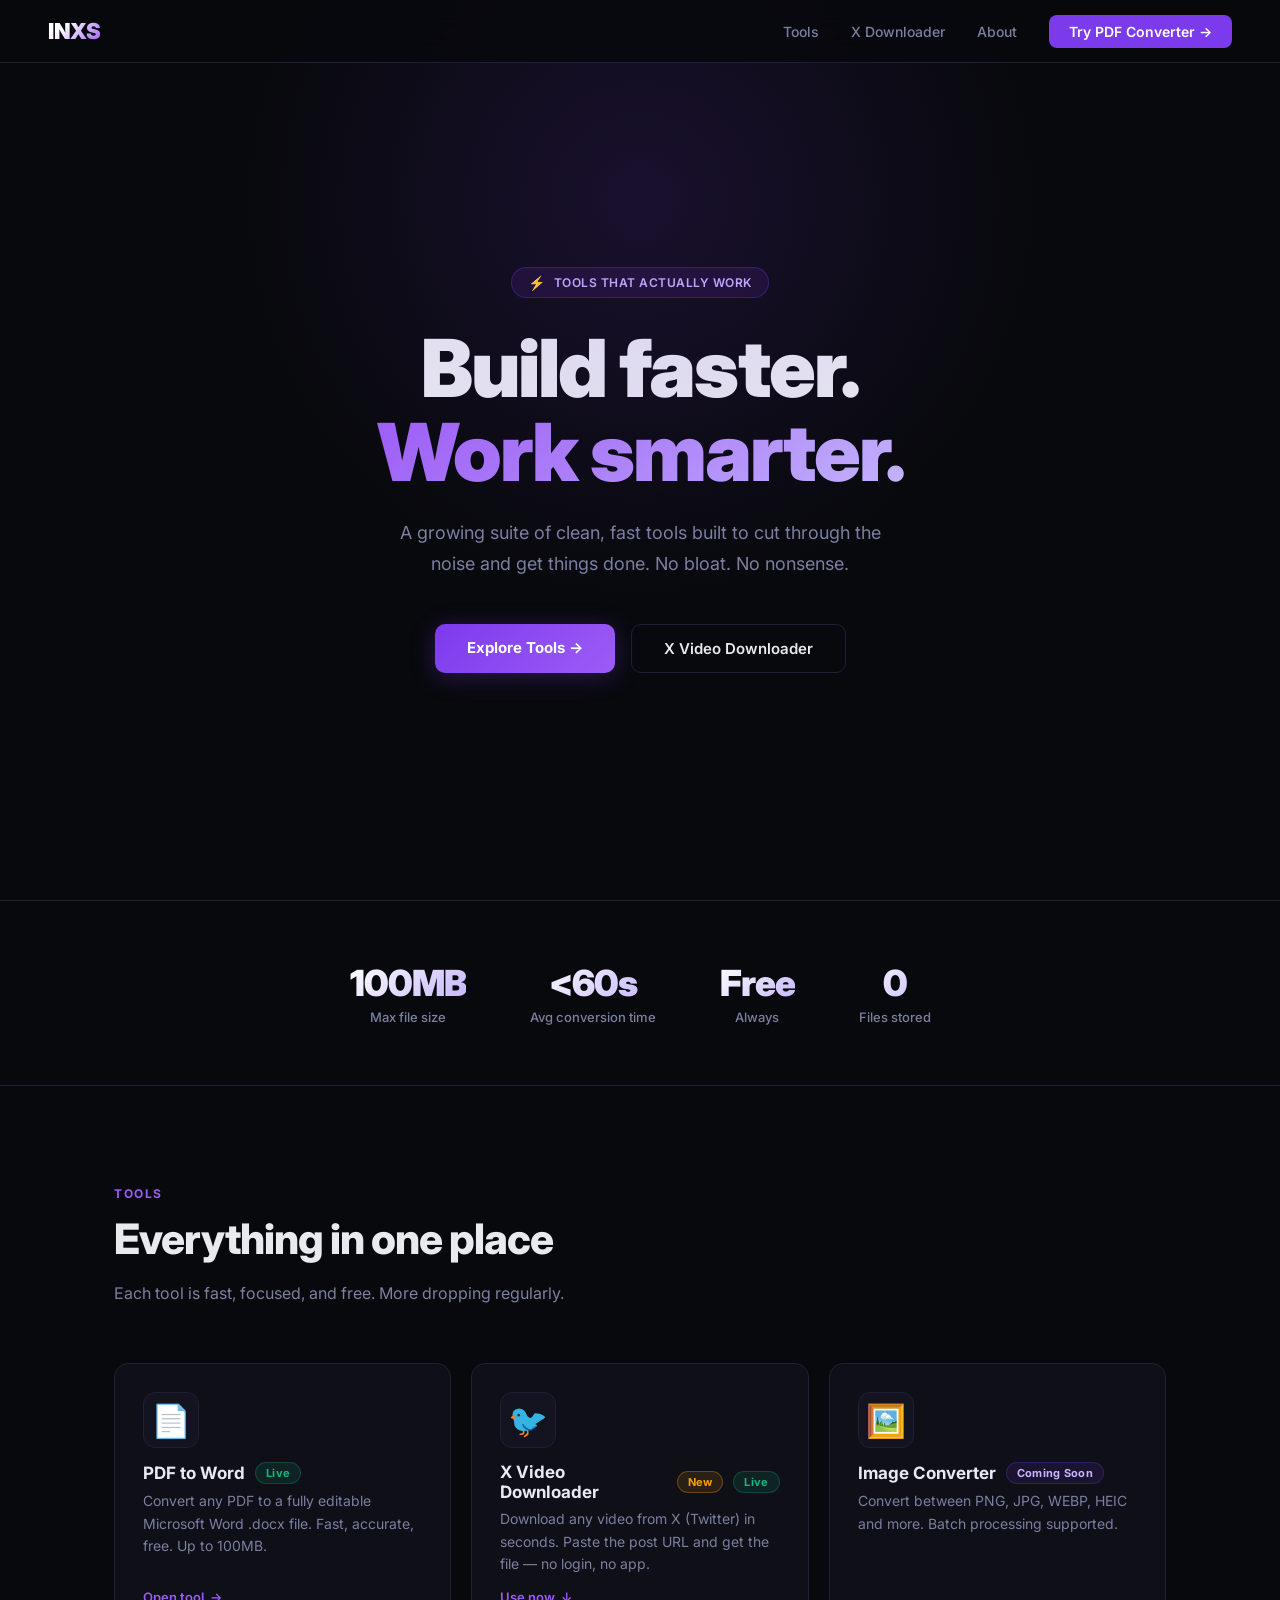
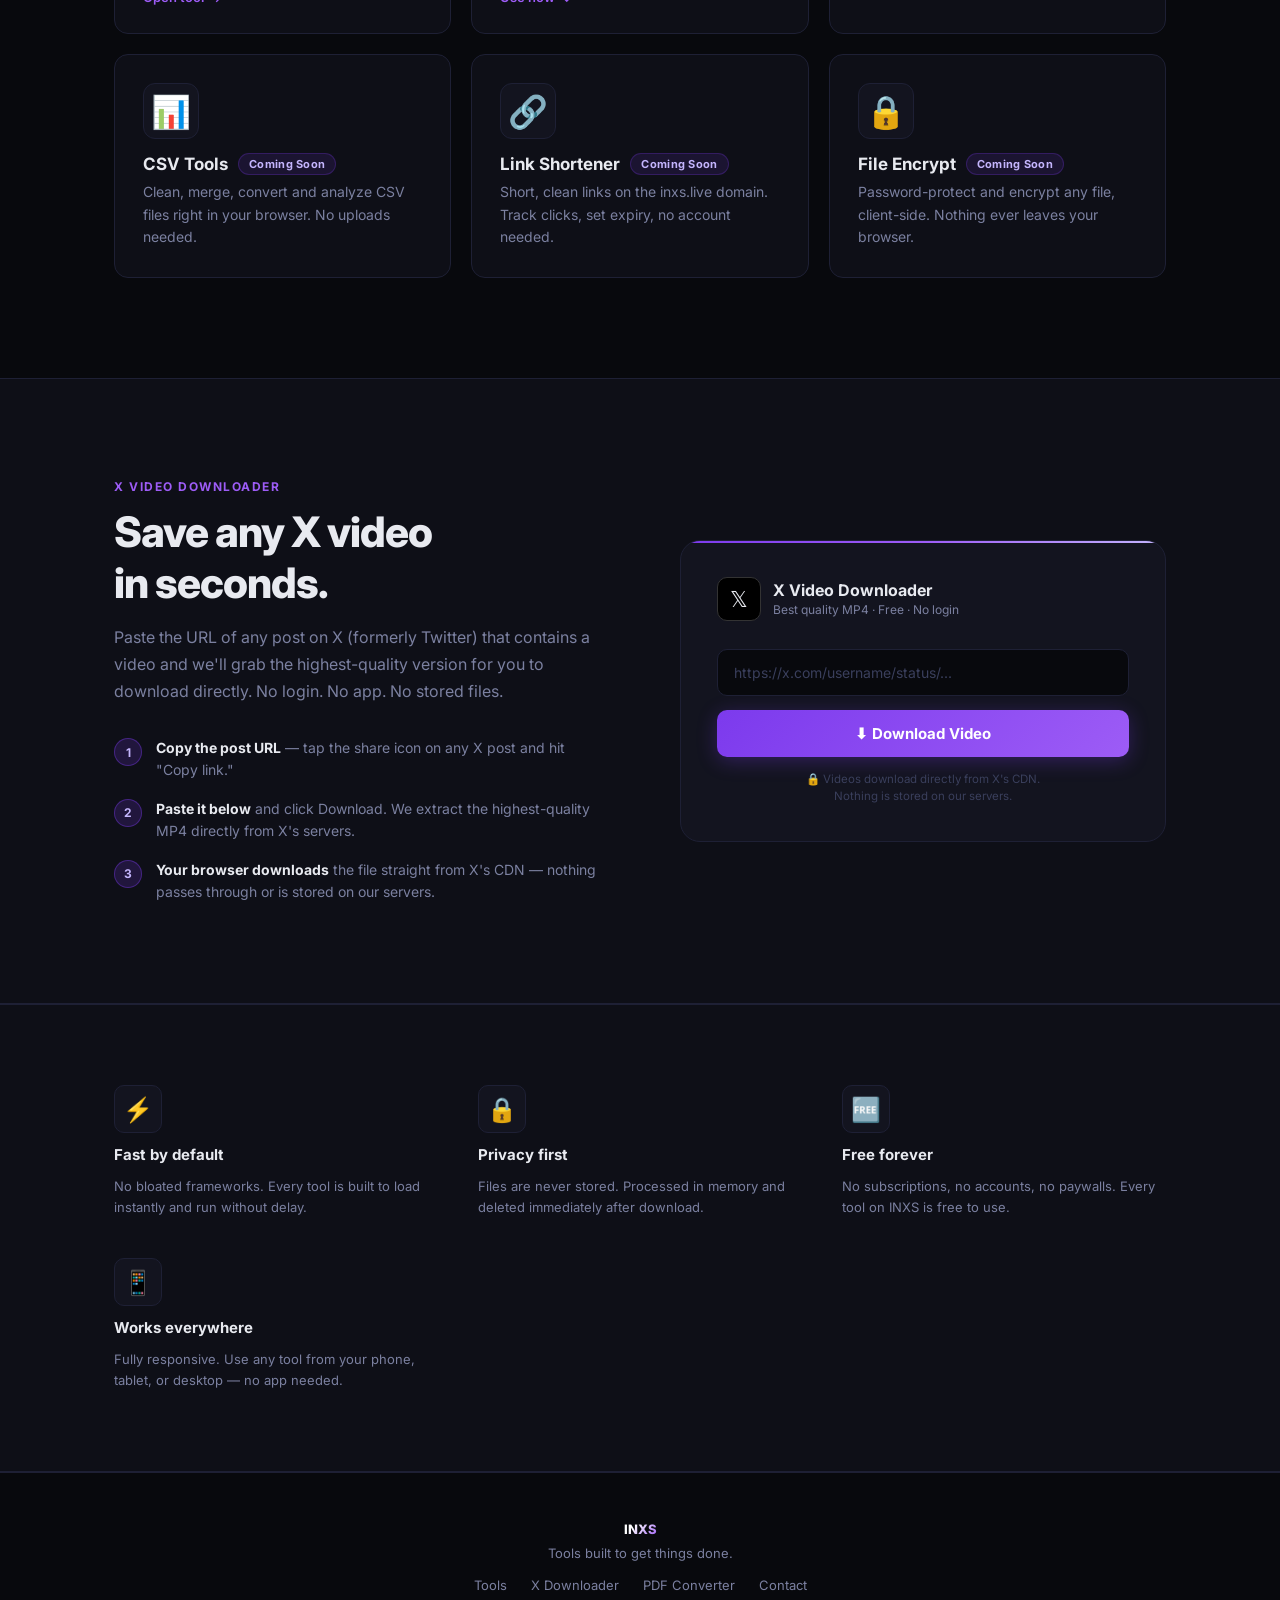
==== index.html @ aa0df079 "fix: replace broken Vercel Python backend with client-side fxtwitter API yt-dlp on Vercel serverless" ====
<!DOCTYPE html>
<html lang="en">
<head>
  <meta charset="UTF-8"/>
  <meta name="viewport" content="width=device-width, initial-scale=1.0"/>
  <title>INXS — Tools & Services</title>
  <meta name="description" content="A growing suite of tools and services. Fast, clean, built to get things done."/>
  <link rel="preconnect" href="https://fonts.googleapis.com"/>
  <link href="https://fonts.googleapis.com/css2?family=Inter:wght@300;400;500;600;700;800;900&display=swap" rel="stylesheet"/>
  <style>
    *, *::before, *::after { box-sizing: border-box; margin: 0; padding: 0; }

    :root {
      --bg:        #08090d;
      --bg2:       #0e0f17;
      --bg3:       #13141f;
      --border:    #1e2035;
      --purple:    #7c3aed;
      --purple2:   #9d5cf6;
      --purple3:   #c4b5fd;
      --purple-glow: rgba(124,58,237,0.18);
      --text:      #e8eaf0;
      --muted:     #7b80a0;
      --faint:     #3a3f5c;
    }

    html { scroll-behavior: smooth; }

    body {
      font-family: 'Inter', sans-serif;
      background: var(--bg);
      color: var(--text);
      min-height: 100vh;
      overflow-x: hidden;
    }

    /* ── NAV ── */
    nav {
      position: fixed;
      top: 0; left: 0; right: 0;
      z-index: 100;
      display: flex;
      align-items: center;
      justify-content: space-between;
      padding: 18px 48px;
      background: rgba(8,9,13,0.85);
      backdrop-filter: blur(16px);
      border-bottom: 1px solid var(--border);
    }

    .nav-logo {
      font-size: 22px;
      font-weight: 900;
      letter-spacing: -0.5px;
      background: linear-gradient(135deg, #fff 30%, var(--purple2));
      -webkit-background-clip: text;
      -webkit-text-fill-color: transparent;
    }

    .nav-links {
      display: flex;
      gap: 32px;
      list-style: none;
    }

    .nav-links a {
      color: var(--muted);
      text-decoration: none;
      font-size: 14px;
      font-weight: 500;
      transition: color 0.2s;
    }

    .nav-links a:hover { color: var(--text); }

    .nav-cta {
      background: var(--purple);
      color: #fff !important;
      padding: 8px 20px;
      border-radius: 8px;
      font-weight: 600 !important;
      transition: background 0.2s, transform 0.2s !important;
    }

    .nav-cta:hover {
      background: var(--purple2) !important;
      transform: translateY(-1px);
      color: #fff !important;
    }

    /* ── HERO ── */
    .hero {
      min-height: 100vh;
      display: flex;
      flex-direction: column;
      align-items: center;
      justify-content: center;
      text-align: center;
      padding: 120px 24px 80px;
      position: relative;
      overflow: hidden;
    }

    .hero::before {
      content: '';
      position: absolute;
      top: -200px; left: 50%;
      transform: translateX(-50%);
      width: 800px; height: 800px;
      background: radial-gradient(circle, rgba(124,58,237,0.15) 0%, transparent 70%);
      pointer-events: none;
    }

    .hero-badge {
      display: inline-flex;
      align-items: center;
      gap: 8px;
      background: rgba(124,58,237,0.12);
      border: 1px solid rgba(124,58,237,0.3);
      border-radius: 999px;
      padding: 6px 16px;
      font-size: 12px;
      font-weight: 600;
      color: var(--purple3);
      letter-spacing: 0.5px;
      text-transform: uppercase;
      margin-bottom: 28px;
    }

    .hero-badge span { font-size: 14px; }

    h1 {
      font-size: clamp(42px, 7vw, 80px);
      font-weight: 900;
      line-height: 1.05;
      letter-spacing: -2px;
      margin-bottom: 24px;
      max-width: 820px;
    }

    h1 em {
      font-style: normal;
      background: linear-gradient(135deg, var(--purple2), var(--purple3));
      -webkit-background-clip: text;
      -webkit-text-fill-color: transparent;
    }

    .hero-sub {
      font-size: 18px;
      color: var(--muted);
      max-width: 520px;
      line-height: 1.7;
      margin-bottom: 44px;
      font-weight: 400;
    }

    .hero-actions {
      display: flex;
      gap: 16px;
      flex-wrap: wrap;
      justify-content: center;
    }

    .btn-primary {
      background: linear-gradient(135deg, var(--purple), var(--purple2));
      color: #fff;
      padding: 14px 32px;
      border-radius: 10px;
      font-size: 15px;
      font-weight: 700;
      text-decoration: none;
      transition: transform 0.2s, box-shadow 0.2s;
      box-shadow: 0 4px 24px rgba(124,58,237,0.3);
    }

    .btn-primary:hover {
      transform: translateY(-2px);
      box-shadow: 0 8px 32px rgba(124,58,237,0.45);
    }

    .btn-ghost {
      background: transparent;
      color: var(--text);
      padding: 14px 32px;
      border-radius: 10px;
      font-size: 15px;
      font-weight: 600;
      text-decoration: none;
      border: 1px solid var(--border);
      transition: border-color 0.2s, background 0.2s;
    }

    .btn-ghost:hover {
      border-color: var(--faint);
      background: var(--bg3);
    }

    /* ── STATS ── */
    .stats {
      display: flex;
      justify-content: center;
      gap: 64px;
      padding: 60px 48px;
      border-top: 1px solid var(--border);
      border-bottom: 1px solid var(--border);
      flex-wrap: wrap;
    }

    .stat-item { text-align: center; }

    .stat-num {
      font-size: 36px;
      font-weight: 900;
      letter-spacing: -1px;
      background: linear-gradient(135deg, #fff, var(--purple3));
      -webkit-background-clip: text;
      -webkit-text-fill-color: transparent;
    }

    .stat-label {
      font-size: 13px;
      color: var(--muted);
      margin-top: 4px;
      font-weight: 500;
    }

    /* ── SECTION ── */
    section {
      max-width: 1100px;
      margin: 0 auto;
      padding: 100px 24px;
    }

    .section-tag {
      font-size: 12px;
      font-weight: 700;
      letter-spacing: 1.5px;
      text-transform: uppercase;
      color: var(--purple2);
      margin-bottom: 12px;
    }

    .section-title {
      font-size: clamp(28px, 4vw, 42px);
      font-weight: 800;
      letter-spacing: -1px;
      margin-bottom: 16px;
    }

    .section-sub {
      font-size: 16px;
      color: var(--muted);
      max-width: 480px;
      line-height: 1.7;
      margin-bottom: 56px;
    }

    /* ── TOOLS GRID ── */
    .tools-grid {
      display: grid;
      grid-template-columns: repeat(auto-fill, minmax(300px, 1fr));
      gap: 20px;
    }

    .tool-card {
      background: var(--bg2);
      border: 1px solid var(--border);
      border-radius: 14px;
      padding: 28px;
      text-decoration: none;
      color: inherit;
      display: flex;
      flex-direction: column;
      gap: 14px;
      transition: border-color 0.2s, transform 0.2s, box-shadow 0.2s;
      position: relative;
      overflow: hidden;
    }

    .tool-card::before {
      content: '';
      position: absolute;
      top: 0; left: 0; right: 0;
      height: 1px;
      background: linear-gradient(90deg, transparent, var(--purple), transparent);
      opacity: 0;
      transition: opacity 0.3s;
    }

    .tool-card:hover {
      border-color: rgba(124,58,237,0.4);
      transform: translateY(-3px);
      box-shadow: 0 12px 40px rgba(124,58,237,0.12);
    }

    .tool-card:hover::before { opacity: 1; }

    .tool-icon {
      font-size: 32px;
      width: 56px; height: 56px;
      background: var(--bg3);
      border-radius: 12px;
      display: flex;
      align-items: center;
      justify-content: center;
      border: 1px solid var(--border);
    }

    .tool-name {
      font-size: 17px;
      font-weight: 700;
      color: var(--text);
    }

    .tool-desc {
      font-size: 14px;
      color: var(--muted);
      line-height: 1.6;
    }

    .tool-link {
      font-size: 13px;
      font-weight: 600;
      color: var(--purple2);
      display: flex;
      align-items: center;
      gap: 6px;
      margin-top: auto;
    }

    .tool-badge {
      display: inline-block;
      font-size: 11px;
      font-weight: 700;
      padding: 3px 10px;
      border-radius: 999px;
      letter-spacing: 0.3px;
    }

    .badge-live {
      background: rgba(16,185,129,0.12);
      color: #10b981;
      border: 1px solid rgba(16,185,129,0.25);
    }

    .badge-soon {
      background: rgba(124,58,237,0.12);
      color: var(--purple3);
      border: 1px solid rgba(124,58,237,0.25);
    }

    .badge-new {
      background: rgba(245,158,11,0.12);
      color: #f59e0b;
      border: 1px solid rgba(245,158,11,0.3);
    }

    /* ── COMING SOON CARD ── */
    .tool-card.coming-soon {
      opacity: 0.55;
      cursor: default;
    }

    .tool-card.coming-soon:hover {
      transform: none;
      box-shadow: none;
      border-color: var(--border);
    }

    /* ── X VIDEO DOWNLOADER SECTION ── */
    .downloader-section {
      background: var(--bg2);
      border-top: 1px solid var(--border);
      border-bottom: 1px solid var(--border);
    }

    .downloader-inner {
      max-width: 1100px;
      margin: 0 auto;
      padding: 100px 24px;
      display: grid;
      grid-template-columns: 1fr 1fr;
      gap: 80px;
      align-items: center;
    }

    .downloader-copy .section-sub { margin-bottom: 0; }

    .downloader-steps {
      margin-top: 32px;
      display: flex;
      flex-direction: column;
      gap: 16px;
    }

    .downloader-step {
      display: flex;
      align-items: flex-start;
      gap: 14px;
    }

    .step-num {
      width: 28px;
      height: 28px;
      min-width: 28px;
      background: var(--purple-glow);
      border: 1px solid rgba(124,58,237,0.4);
      border-radius: 50%;
      display: flex;
      align-items: center;
      justify-content: center;
      font-size: 12px;
      font-weight: 700;
      color: var(--purple3);
      margin-top: 1px;
    }

    .step-text {
      font-size: 14px;
      color: var(--muted);
      line-height: 1.6;
    }

    .step-text strong { color: var(--text); }

    /* ── DOWNLOADER WIDGET ── */
    .downloader-widget {
      background: var(--bg3);
      border: 1px solid var(--border);
      border-radius: 20px;
      padding: 36px;
      position: relative;
      overflow: hidden;
    }

    .downloader-widget::before {
      content: '';
      position: absolute;
      top: 0; left: 0; right: 0;
      height: 2px;
      background: linear-gradient(90deg, var(--purple), var(--purple2), var(--purple3));
    }

    .widget-header {
      display: flex;
      align-items: center;
      gap: 12px;
      margin-bottom: 28px;
    }

    .widget-icon {
      width: 44px;
      height: 44px;
      background: #000;
      border-radius: 10px;
      display: flex;
      align-items: center;
      justify-content: center;
      font-size: 22px;
      border: 1px solid #333;
    }

    .widget-title {
      font-size: 16px;
      font-weight: 700;
    }

    .widget-sub {
      font-size: 12px;
      color: var(--muted);
      margin-top: 2px;
    }

    .url-input-wrap {
      position: relative;
      margin-bottom: 14px;
    }

    .url-input {
      width: 100%;
      background: var(--bg);
      border: 1px solid var(--border);
      border-radius: 10px;
      padding: 14px 16px;
      font-size: 14px;
      font-family: inherit;
      color: var(--text);
      outline: none;
      transition: border-color 0.2s, box-shadow 0.2s;
    }

    .url-input::placeholder { color: var(--faint); }

    .url-input:focus {
      border-color: rgba(124,58,237,0.5);
      box-shadow: 0 0 0 3px rgba(124,58,237,0.1);
    }

    .dl-btn {
      width: 100%;
      padding: 14px;
      background: linear-gradient(135deg, var(--purple), var(--purple2));
      color: #fff;
      border: none;
      border-radius: 10px;
      font-size: 15px;
      font-weight: 700;
      font-family: inherit;
      cursor: pointer;
      transition: transform 0.15s, box-shadow 0.15s, opacity 0.15s;
      box-shadow: 0 4px 20px rgba(124,58,237,0.3);
      display: flex;
      align-items: center;
      justify-content: center;
      gap: 8px;
    }

    .dl-btn:hover:not(:disabled) {
      transform: translateY(-1px);
      box-shadow: 0 8px 28px rgba(124,58,237,0.45);
    }

    .dl-btn:disabled {
      opacity: 0.6;
      cursor: not-allowed;
      transform: none;
    }

    /* spinner */
    .spinner {
      width: 16px; height: 16px;
      border: 2px solid rgba(255,255,255,0.3);
      border-top-color: #fff;
      border-radius: 50%;
      animation: spin 0.7s linear infinite;
      display: none;
    }

    @keyframes spin { to { transform: rotate(360deg); } }

    /* result / error states */
    .dl-result {
      margin-top: 16px;
      border-radius: 10px;
      padding: 14px 16px;
      font-size: 13px;
      display: none;
      align-items: center;
      gap: 10px;
    }

    .dl-result.success {
      background: rgba(16,185,129,0.08);
      border: 1px solid rgba(16,185,129,0.25);
      color: #10b981;
      display: flex;
    }

    .dl-result.error {
      background: rgba(239,68,68,0.08);
      border: 1px solid rgba(239,68,68,0.25);
      color: #f87171;
      display: flex;
    }

    .dl-result a {
      color: #10b981;
      font-weight: 700;
      text-decoration: none;
      margin-left: auto;
      white-space: nowrap;
      border: 1px solid rgba(16,185,129,0.35);
      padding: 6px 14px;
      border-radius: 6px;
      font-size: 12px;
      transition: background 0.2s;
    }

    .dl-result a:hover { background: rgba(16,185,129,0.12); }

    .privacy-note {
      margin-top: 14px;
      font-size: 11.5px;
      color: var(--faint);
      text-align: center;
      line-height: 1.5;
    }

    /* ── FEATURE STRIP ── */
    .features {
      background: var(--bg2);
      border-top: 1px solid var(--border);
      border-bottom: 1px solid var(--border);
    }

    .features-inner {
      max-width: 1100px;
      margin: 0 auto;
      padding: 80px 24px;
      display: grid;
      grid-template-columns: repeat(auto-fill, minmax(240px, 1fr));
      gap: 40px;
    }

    .feature-item { display: flex; flex-direction: column; gap: 12px; }

    .feature-icon {
      font-size: 24px;
      width: 48px; height: 48px;
      background: var(--bg3);
      border-radius: 10px;
      display: flex;
      align-items: center;
      justify-content: center;
      border: 1px solid var(--border);
    }

    .feature-title {
      font-size: 15px;
      font-weight: 700;
    }

    .feature-desc {
      font-size: 13px;
      color: var(--muted);
      line-height: 1.6;
    }

    /* ── FOOTER ── */
    footer {
      text-align: center;
      padding: 48px 24px;
      border-top: 1px solid var(--border);
      color: var(--muted);
      font-size: 13px;
    }

    footer strong {
      background: linear-gradient(135deg, #fff 30%, var(--purple2));
      -webkit-background-clip: text;
      -webkit-text-fill-color: transparent;
      font-weight: 800;
    }

    footer .footer-links {
      display: flex;
      justify-content: center;
      gap: 24px;
      margin-top: 16px;
    }

    footer .footer-links a {
      color: var(--muted);
      text-decoration: none;
      font-size: 13px;
      transition: color 0.2s;
    }

    footer .footer-links a:hover { color: var(--text); }

    /* ── RESPONSIVE ── */
    @media (max-width: 900px) {
      .downloader-inner {
        grid-template-columns: 1fr;
        gap: 48px;
      }
    }

    @media (max-width: 768px) {
      nav { padding: 16px 20px; }
      .nav-links { display: none; }
      .stats { gap: 32px; padding: 48px 24px; }
    }

    /* ── SCROLL ANIMATION ── */
    .fade-up {
      opacity: 0;
      transform: translateY(24px);
      transition: opacity 0.6s ease, transform 0.6s ease;
    }

    .fade-up.visible {
      opacity: 1;
      transform: none;
    }
  </style>
</head>
<body>

  <!-- NAV -->
  <nav>
    <div class="nav-logo">INXS</div>
    <ul class="nav-links">
      <li><a href="#tools">Tools</a></li>
      <li><a href="#downloader">X Downloader</a></li>
      <li><a href="#about">About</a></li>
      <li><a href="https://pdf.inxs.live" class="nav-cta">Try PDF Converter →</a></li>
    </ul>
  </nav>

  <!-- HERO -->
  <div class="hero">
    <div class="hero-badge"><span>⚡</span> Tools that actually work</div>
    <h1>Build faster.<br/><em>Work smarter.</em></h1>
    <p class="hero-sub">A growing suite of clean, fast tools built to cut through the noise and get things done. No bloat. No nonsense.</p>
    <div class="hero-actions">
      <a href="#tools" class="btn-primary">Explore Tools →</a>
      <a href="#downloader" class="btn-ghost">X Video Downloader</a>
    </div>
  </div>

  <!-- STATS -->
  <div class="stats">
    <div class="stat-item fade-up">
      <div class="stat-num">100MB</div>
      <div class="stat-label">Max file size</div>
    </div>
    <div class="stat-item fade-up">
      <div class="stat-num">&lt;60s</div>
      <div class="stat-label">Avg conversion time</div>
    </div>
    <div class="stat-item fade-up">
      <div class="stat-num">Free</div>
      <div class="stat-label">Always</div>
    </div>
    <div class="stat-item fade-up">
      <div class="stat-num">0</div>
      <div class="stat-label">Files stored</div>
    </div>
  </div>

  <!-- TOOLS -->
  <section id="tools">
    <div class="section-tag fade-up">Tools</div>
    <h2 class="section-title fade-up">Everything in one place</h2>
    <p class="section-sub fade-up">Each tool is fast, focused, and free. More dropping regularly.</p>

    <div class="tools-grid">

      <a href="https://pdf.inxs.live" class="tool-card fade-up">
        <div class="tool-icon">📄</div>
        <div>
          <div style="display:flex;align-items:center;gap:10px;margin-bottom:6px;">
            <div class="tool-name">PDF to Word</div>
            <span class="tool-badge badge-live">Live</span>
          </div>
          <div class="tool-desc">Convert any PDF to a fully editable Microsoft Word .docx file. Fast, accurate, free. Up to 100MB.</div>
        </div>
        <div class="tool-link">Open tool <span>→</span></div>
      </a>

      <!-- X VIDEO DOWNLOADER CARD -->
      <a href="#downloader" class="tool-card fade-up">
        <div class="tool-icon">🐦</div>
        <div>
          <div style="display:flex;align-items:center;gap:10px;margin-bottom:6px;">
            <div class="tool-name">X Video Downloader</div>
            <span class="tool-badge badge-new">New</span>
            <span class="tool-badge badge-live">Live</span>
          </div>
          <div class="tool-desc">Download any video from X (Twitter) in seconds. Paste the post URL and get the file — no login, no app.</div>
        </div>
        <div class="tool-link">Use now <span>↓</span></div>
      </a>

      <div class="tool-card coming-soon fade-up">
        <div class="tool-icon">🖼️</div>
        <div>
          <div style="display:flex;align-items:center;gap:10px;margin-bottom:6px;">
            <div class="tool-name">Image Converter</div>
            <span class="tool-badge badge-soon">Coming Soon</span>
          </div>
          <div class="tool-desc">Convert between PNG, JPG, WEBP, HEIC and more. Batch processing supported.</div>
        </div>
      </div>

      <div class="tool-card coming-soon fade-up">
        <div class="tool-icon">📊</div>
        <div>
          <div style="display:flex;align-items:center;gap:10px;margin-bottom:6px;">
            <div class="tool-name">CSV Tools</div>
            <span class="tool-badge badge-soon">Coming Soon</span>
          </div>
          <div class="tool-desc">Clean, merge, convert and analyze CSV files right in your browser. No uploads needed.</div>
        </div>
      </div>

      <div class="tool-card coming-soon fade-up">
        <div class="tool-icon">🔗</div>
        <div>
          <div style="display:flex;align-items:center;gap:10px;margin-bottom:6px;">
            <div class="tool-name">Link Shortener</div>
            <span class="tool-badge badge-soon">Coming Soon</span>
          </div>
          <div class="tool-desc">Short, clean links on the inxs.live domain. Track clicks, set expiry, no account needed.</div>
        </div>
      </div>

      <div class="tool-card coming-soon fade-up">
        <div class="tool-icon">🔒</div>
        <div>
          <div style="display:flex;align-items:center;gap:10px;margin-bottom:6px;">
            <div class="tool-name">File Encrypt</div>
            <span class="tool-badge badge-soon">Coming Soon</span>
          </div>
          <div class="tool-desc">Password-protect and encrypt any file, client-side. Nothing ever leaves your browser.</div>
        </div>
      </div>

    </div>
  </section>

  <!-- ══════════════════════════════════════════
       X VIDEO DOWNLOADER SECTION
       ══════════════════════════════════════════ -->
  <div class="downloader-section" id="downloader">
    <div class="downloader-inner">

      <!-- Left: copy -->
      <div class="downloader-copy fade-up">
        <div class="section-tag">X Video Downloader</div>
        <h2 class="section-title">Save any X video<br/>in seconds.</h2>
        <p class="section-sub">
          Paste the URL of any post on X (formerly Twitter) that contains a video
          and we'll grab the highest-quality version for you to download directly.
          No login. No app. No stored files.
        </p>

        <div class="downloader-steps">
          <div class="downloader-step">
            <div class="step-num">1</div>
            <div class="step-text">
              <strong>Copy the post URL</strong> — tap the share icon on any X post and
              hit "Copy link."
            </div>
          </div>
          <div class="downloader-step">
            <div class="step-num">2</div>
            <div class="step-text">
              <strong>Paste it below</strong> and click Download. We extract the
              highest-quality MP4 directly from X's servers.
            </div>
          </div>
          <div class="downloader-step">
            <div class="step-num">3</div>
            <div class="step-text">
              <strong>Your browser downloads</strong> the file straight from X's CDN —
              nothing passes through or is stored on our servers.
            </div>
          </div>
        </div>
      </div>

      <!-- Right: widget -->
      <div class="downloader-widget fade-up">
        <div class="widget-header">
          <div class="widget-icon">𝕏</div>
          <div>
            <div class="widget-title">X Video Downloader</div>
            <div class="widget-sub">Best quality MP4 · Free · No login</div>
          </div>
        </div>

        <div class="url-input-wrap">
          <input
            class="url-input"
            id="xUrl"
            type="url"
            placeholder="https://x.com/username/status/..."
            autocomplete="off"
            spellcheck="false"
          />
        </div>

        <button class="dl-btn" id="dlBtn" onclick="handleDownload()">
          <div class="spinner" id="spinner"></div>
          <span id="dlBtnText">⬇ Download Video</span>
        </button>

        <div class="dl-result" id="dlResult">
          <span id="dlMsg"></span>
          <a id="dlLink" href="#" target="_blank" download>Download ↓</a>
        </div>

        <p class="privacy-note">
          🔒 Videos download directly from X's CDN.<br/>
          Nothing is stored on our servers.
        </p>
      </div>

    </div>
  </div>

  <!-- FEATURES -->
  <div class="features" id="about">
    <div class="features-inner">
      <div class="feature-item fade-up">
        <div class="feature-icon">⚡</div>
        <div class="feature-title">Fast by default</div>
        <div class="feature-desc">No bloated frameworks. Every tool is built to load instantly and run without delay.</div>
      </div>
      <div class="feature-item fade-up">
        <div class="feature-icon">🔒</div>
        <div class="feature-title">Privacy first</div>
        <div class="feature-desc">Files are never stored. Processed in memory and deleted immediately after download.</div>
      </div>
      <div class="feature-item fade-up">
        <div class="feature-icon">🆓</div>
        <div class="feature-title">Free forever</div>
        <div class="feature-desc">No subscriptions, no accounts, no paywalls. Every tool on INXS is free to use.</div>
      </div>
      <div class="feature-item fade-up">
        <div class="feature-icon">📱</div>
        <div class="feature-title">Works everywhere</div>
        <div class="feature-desc">Fully responsive. Use any tool from your phone, tablet, or desktop — no app needed.</div>
      </div>
    </div>
  </div>

  <!-- FOOTER -->
  <footer>
    <strong>INXS</strong>
    <p style="margin-top:8px;">Tools built to get things done.</p>
    <div class="footer-links">
      <a href="#tools">Tools</a>
      <a href="#downloader">X Downloader</a>
      <a href="https://pdf.inxs.live">PDF Converter</a>
      <a href="mailto:hello@inxs.live">Contact</a>
    </div>
  </footer>

  <script>
    // ── Fade-up on scroll ──
    const observer = new IntersectionObserver((entries) => {
      entries.forEach(e => {
        if (e.isIntersecting) {
          e.target.classList.add('visible');
          observer.unobserve(e.target);
        }
      });
    }, { threshold: 0.1 });

    document.querySelectorAll('.fade-up').forEach(el => observer.observe(el));

    // ── X Video Downloader — 100% client-side via fxtwitter API ──
    function parseTweetUrl(url) {
      // Extract username + tweet ID from any x.com / twitter.com URL
      const m = url.match(/(?:twitter\.com|x\.com)\/([\w]+)\/status\/(\d+)/i);
      return m ? { username: m[1], id: m[2] } : null;
    }

    async function handleDownload() {
      const urlInput = document.getElementById('xUrl');
      const btn      = document.getElementById('dlBtn');
      const spinner  = document.getElementById('spinner');
      const btnText  = document.getElementById('dlBtnText');
      const result   = document.getElementById('dlResult');
      const msg      = document.getElementById('dlMsg');
      const link     = document.getElementById('dlLink');

      const url = urlInput.value.trim();

      if (!url) {
        showError(result, msg, link, 'Please paste an X post URL first.');
        return;
      }

      const parsed = parseTweetUrl(url);
      if (!parsed) {
        showError(result, msg, link, 'Please enter a valid X (x.com or twitter.com) post URL.');
        return;
      }

      btn.disabled = true;
      spinner.style.display = 'block';
      btnText.textContent = 'Fetching video…';
      result.className = 'dl-result';

      try {
        const apiUrl = `https://api.fxtwitter.com/${parsed.username}/status/${parsed.id}`;
        const res = await fetch(apiUrl);
        const data = await res.json();

        const tweet = data.tweet;
        if (!tweet) {
          showError(result, msg, link, 'Could not find that post. Make sure the URL is correct.');
          return;
        }

        const media = tweet.media;
        if (!media || !media.all || media.all.length === 0) {
          showError(result, msg, link, 'No video found in that post.');
          return;
        }

        // Find best quality MP4 from the media
        let bestUrl = null;
        let bestBitrate = 0;

        for (const item of media.all) {
          if (item.type !== 'video' && item.type !== 'animated_gif') continue;

          // Use top-level URL first (already best quality)
          if (item.url && item.url.includes('.mp4')) {
            bestUrl = item.url;
            break;
          }

          // Otherwise pick highest bitrate from formats
          if (item.formats) {
            for (const fmt of item.formats) {
              if (fmt.container === 'mp4' && (fmt.bitrate || 0) > bestBitrate) {
                bestBitrate = fmt.bitrate || 0;
                bestUrl = fmt.url;
              }
            }
          }
        }

        if (!bestUrl) {
          showError(result, msg, link, 'Could not extract a downloadable video URL.');
          return;
        }

        // Success
        result.className = 'dl-result success';
        msg.textContent = '✅ Video ready!';
        link.href = bestUrl;
        link.setAttribute('download', `${parsed.username}_${parsed.id}.mp4`);
        link.style.display = 'inline-block';

      } catch (err) {
        showError(result, msg, link, 'Network error — please check your connection and try again.');
      } finally {
        btn.disabled = false;
        spinner.style.display = 'none';
        btnText.textContent = '⬇ Download Video';
      }
    }

    function showError(result, msg, link, text) {
      result.className = 'dl-result error';
      msg.textContent = '❌ ' + text;
      link.style.display = 'none';
    }

    document.getElementById('xUrl').addEventListener('keydown', function(e) {
      if (e.key === 'Enter') handleDownload();
    });
  </script>

</body>
</html>
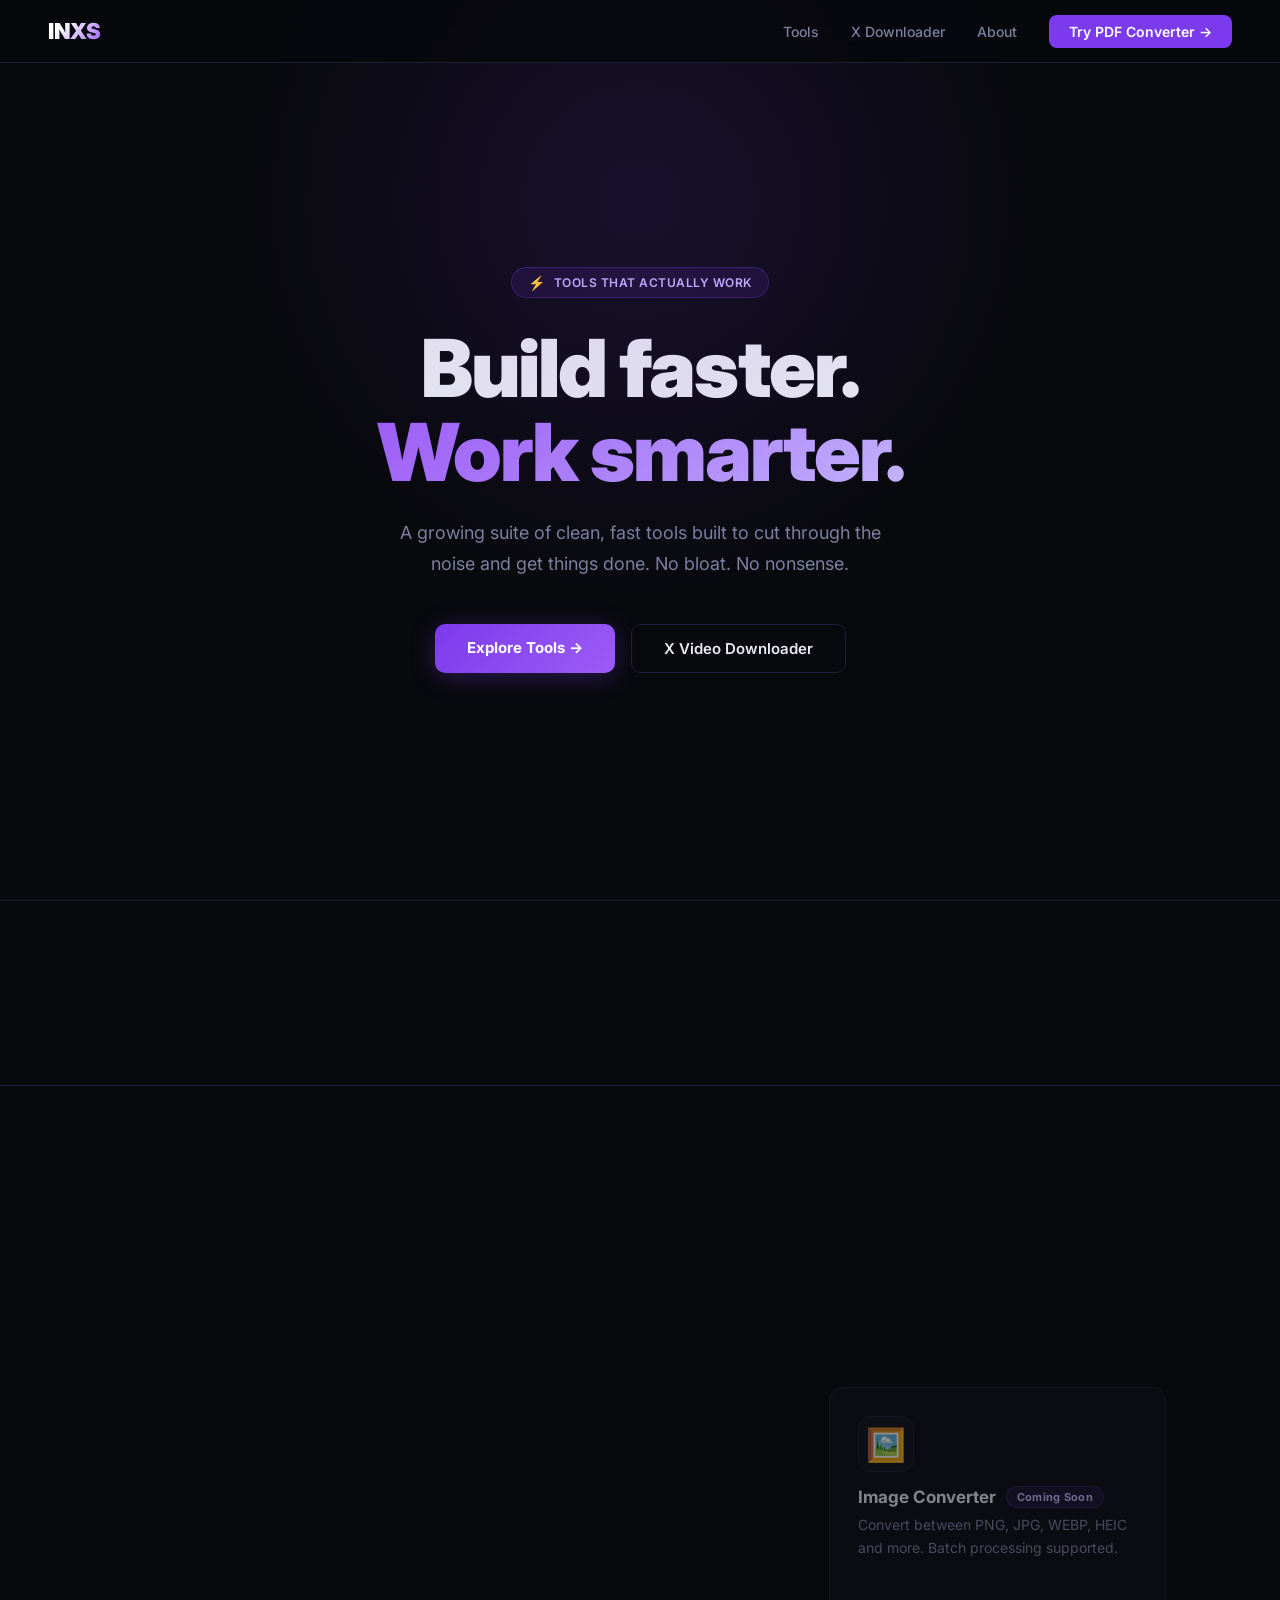
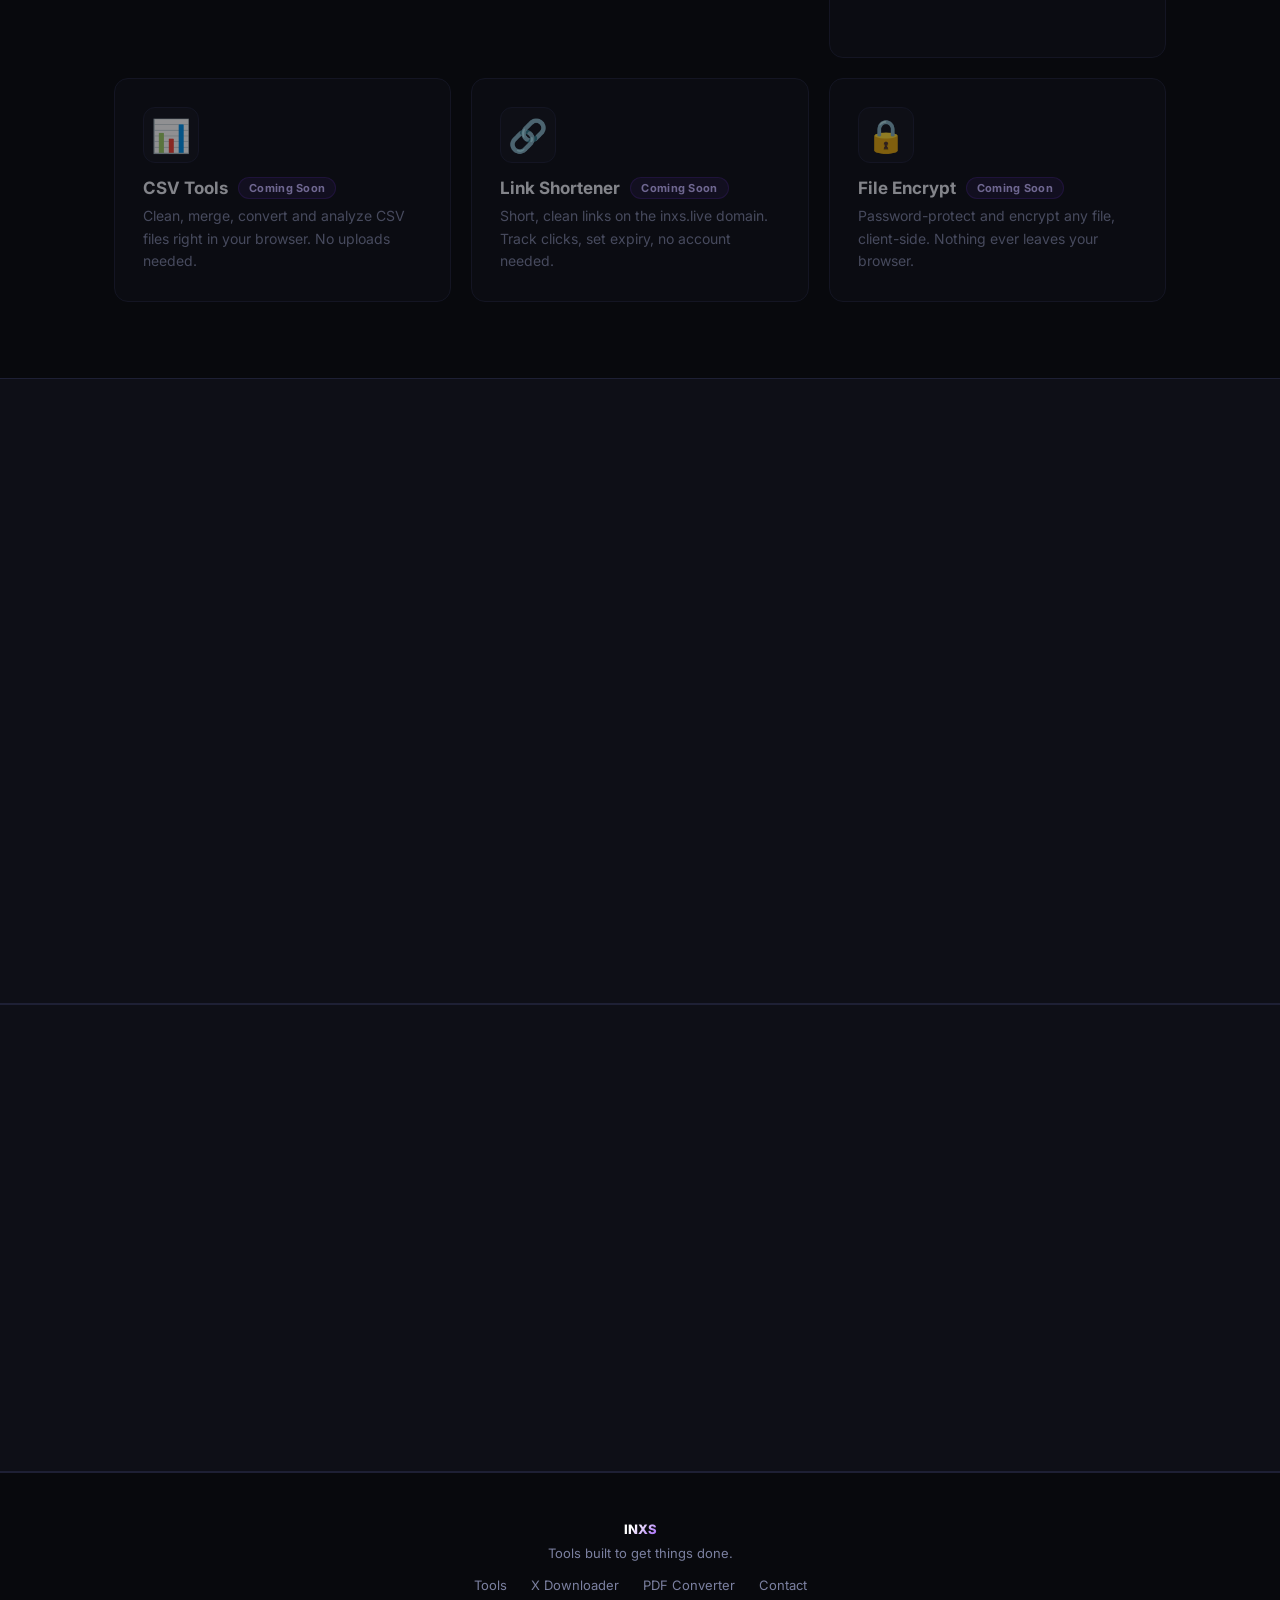
==== commit 23269c04: "fix: pure client-side downloader — no backend, no Vercel Python issues 100% browser-side using fxtwi" ====
--- a/index.html
+++ b/index.html
@@ -879,7 +879,7 @@
 
         <div class="dl-result" id="dlResult">
           <span id="dlMsg"></span>
-          <a id="dlLink" href="#" target="_blank" download>Download ↓</a>
+          <a id="dlLink" href="#" download>Download ↓</a>
         </div>
 
         <p class="privacy-note">
@@ -930,21 +930,8 @@
   </footer>
 
   <script>
-    // ── Fade-up on scroll ──
-    const observer = new IntersectionObserver((entries) => {
-      entries.forEach(e => {
-        if (e.isIntersecting) {
-          e.target.classList.add('visible');
-          observer.unobserve(e.target);
-        }
-      });
-    }, { threshold: 0.1 });
-
-    document.querySelectorAll('.fade-up').forEach(el => observer.observe(el));
-
     // ── X Video Downloader — 100% client-side via fxtwitter API ──
     function parseTweetUrl(url) {
-      // Extract username + tweet ID from any x.com / twitter.com URL
       const m = url.match(/(?:twitter\.com|x\.com)\/([\w]+)\/status\/(\d+)/i);
       return m ? { username: m[1], id: m[2] } : null;
     }
@@ -960,16 +947,10 @@
 
       const url = urlInput.value.trim();
 
-      if (!url) {
-        showError(result, msg, link, 'Please paste an X post URL first.');
-        return;
-      }
+      if (!url) { showError(result, msg, link, 'Please paste an X post URL first.'); return; }
 
       const parsed = parseTweetUrl(url);
-      if (!parsed) {
-        showError(result, msg, link, 'Please enter a valid X (x.com or twitter.com) post URL.');
-        return;
-      }
+      if (!parsed) { showError(result, msg, link, 'Please enter a valid X (x.com or twitter.com) post URL.'); return; }
 
       btn.disabled = true;
       spinner.style.display = 'block';
@@ -981,32 +962,24 @@
         const res = await fetch(apiUrl);
         const data = await res.json();
 
-        const tweet = data.tweet;
-        if (!tweet) {
-          showError(result, msg, link, 'Could not find that post. Make sure the URL is correct.');
+        if (data.code !== 200 || !data.tweet) {
+          showError(result, msg, link, 'Post not found. Make sure it\'s public and the URL is correct.');
           return;
         }
 
+        const tweet = data.tweet;
         const media = tweet.media;
-        if (!media || !media.all || media.all.length === 0) {
+        if (!media || !media.all || !media.all.length) {
           showError(result, msg, link, 'No video found in that post.');
           return;
         }
 
-        // Find best quality MP4 from the media
         let bestUrl = null;
         let bestBitrate = 0;
 
         for (const item of media.all) {
           if (item.type !== 'video' && item.type !== 'animated_gif') continue;
-
-          // Use top-level URL first (already best quality)
-          if (item.url && item.url.includes('.mp4')) {
-            bestUrl = item.url;
-            break;
-          }
-
-          // Otherwise pick highest bitrate from formats
+          if (item.url && item.url.includes('.mp4') && !bestUrl) bestUrl = item.url;
           if (item.formats) {
             for (const fmt of item.formats) {
               if (fmt.container === 'mp4' && (fmt.bitrate || 0) > bestBitrate) {
@@ -1017,20 +990,33 @@
           }
         }
 
-        if (!bestUrl) {
-          showError(result, msg, link, 'Could not extract a downloadable video URL.');
-          return;
+        if (!bestUrl) { showError(result, msg, link, 'Could not extract a download URL.'); return; }
+
+        const filename = `${parsed.username}_${parsed.id}.mp4`;
+
+        // Try fetch+blob first (works if CORS allows)
+        try {
+          const vr = await fetch(bestUrl);
+          const blob = await vr.blob();
+          const blobUrl = URL.createObjectURL(blob);
+          const a = document.createElement('a');
+          a.href = blobUrl; a.download = filename;
+          document.body.appendChild(a); a.click(); document.body.removeChild(a);
+          setTimeout(() => URL.revokeObjectURL(blobUrl), 15000);
+          result.className = 'dl-result success';
+          msg.textContent = '✅ Download started!';
+          link.style.display = 'none';
+        } catch {
+          // CORS blocked — show direct link (right-click → Save As)
+          result.className = 'dl-result success';
+          msg.textContent = '✅ Video ready — click to download';
+          link.href = bestUrl;
+          link.setAttribute('download', filename);
+          link.style.display = 'inline-block';
         }
 
-        // Success
-        result.className = 'dl-result success';
-        msg.textContent = '✅ Video ready!';
-        link.href = bestUrl;
-        link.setAttribute('download', `${parsed.username}_${parsed.id}.mp4`);
-        link.style.display = 'inline-block';
-
       } catch (err) {
-        showError(result, msg, link, 'Network error — please check your connection and try again.');
+        showError(result, msg, link, 'Network error — check your connection and try again.');
       } finally {
         btn.disabled = false;
         spinner.style.display = 'none';
@@ -1047,7 +1033,8 @@
     document.getElementById('xUrl').addEventListener('keydown', function(e) {
       if (e.key === 'Enter') handleDownload();
     });
+
   </script>
 
 </body>
-</html>
+</html>
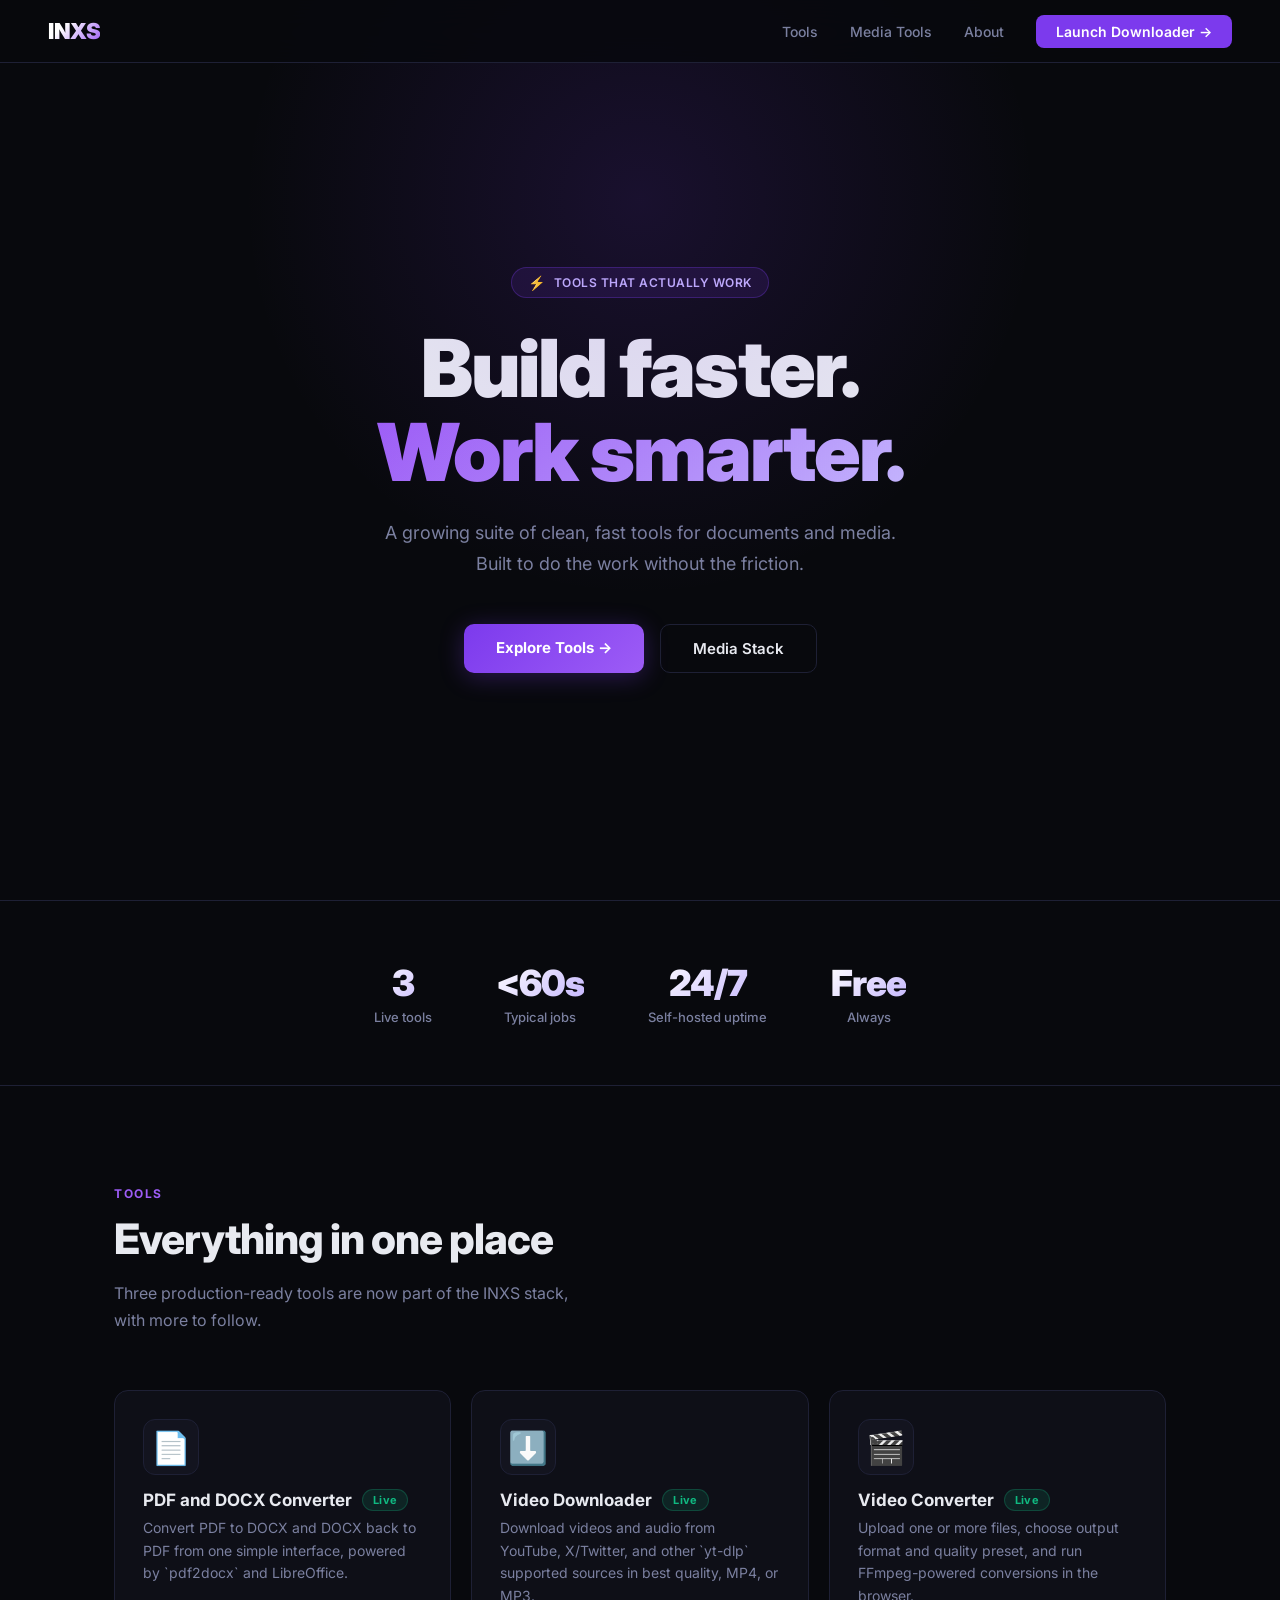
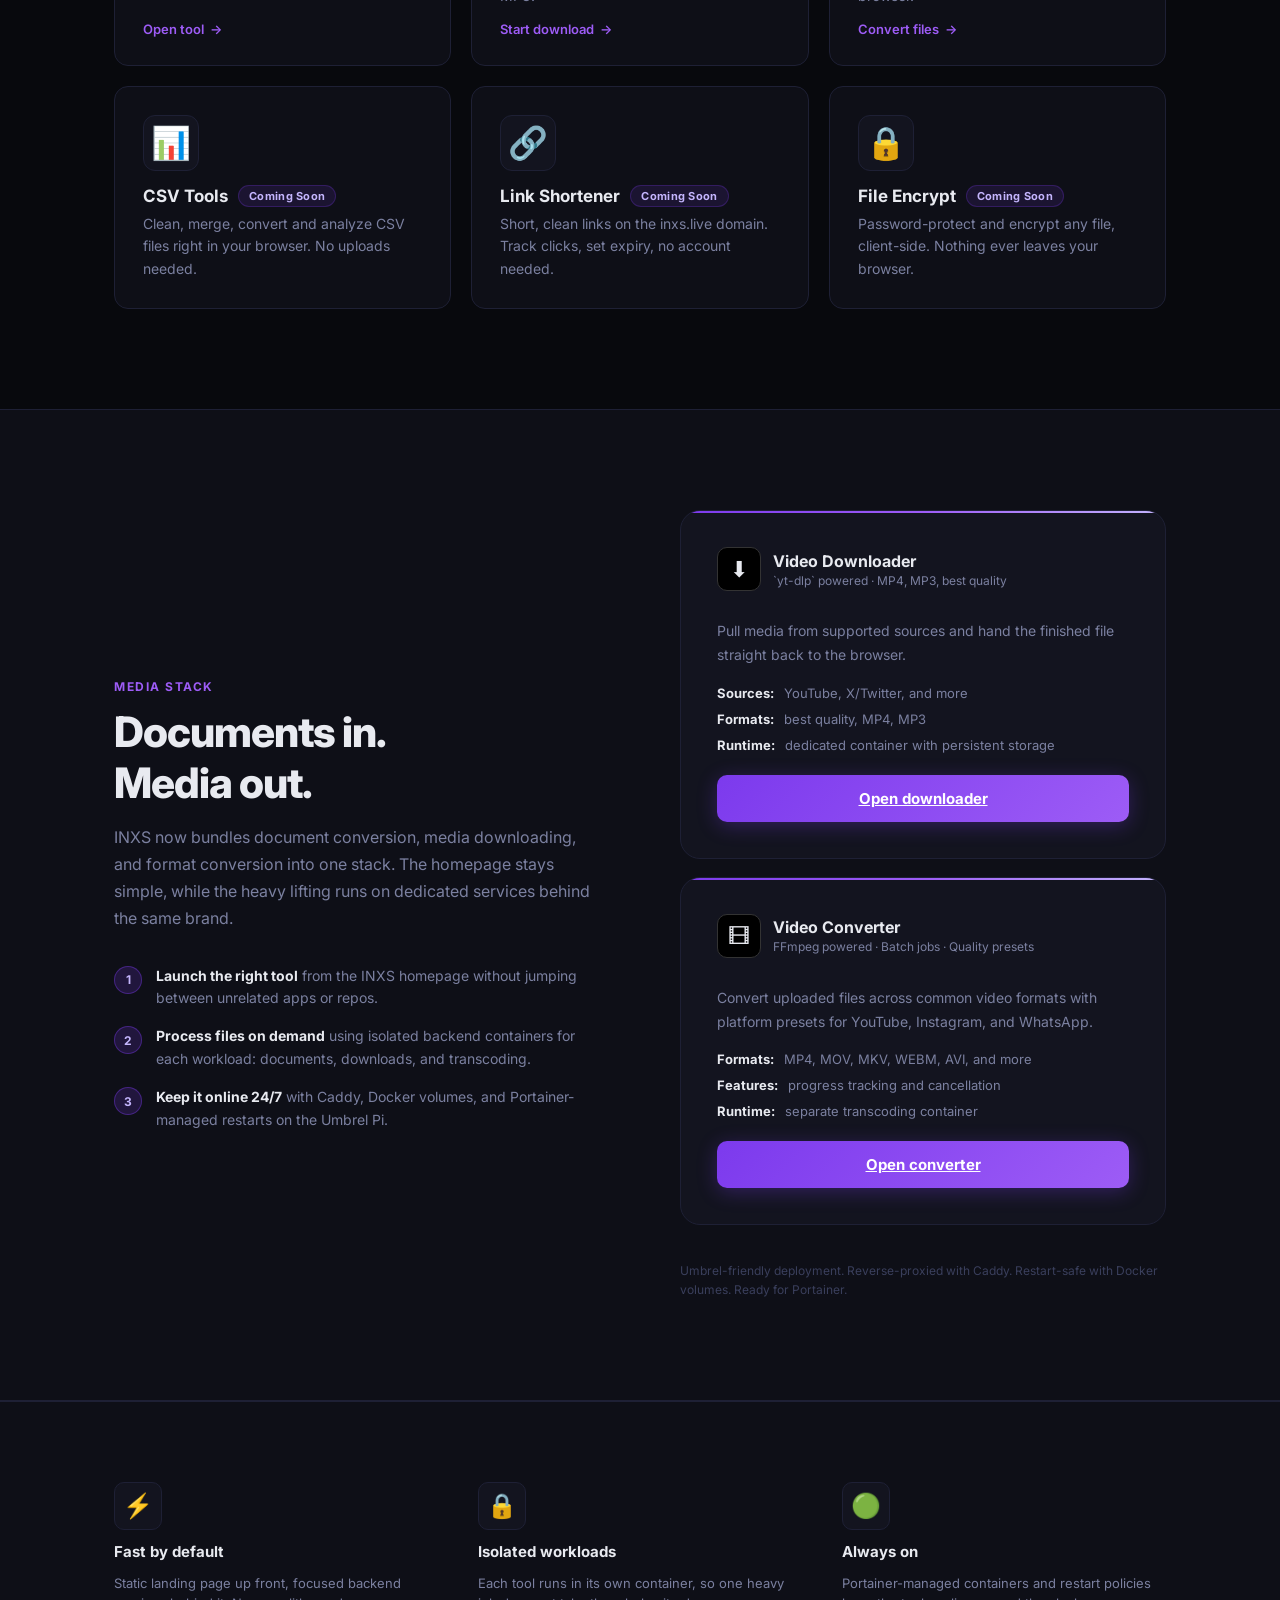
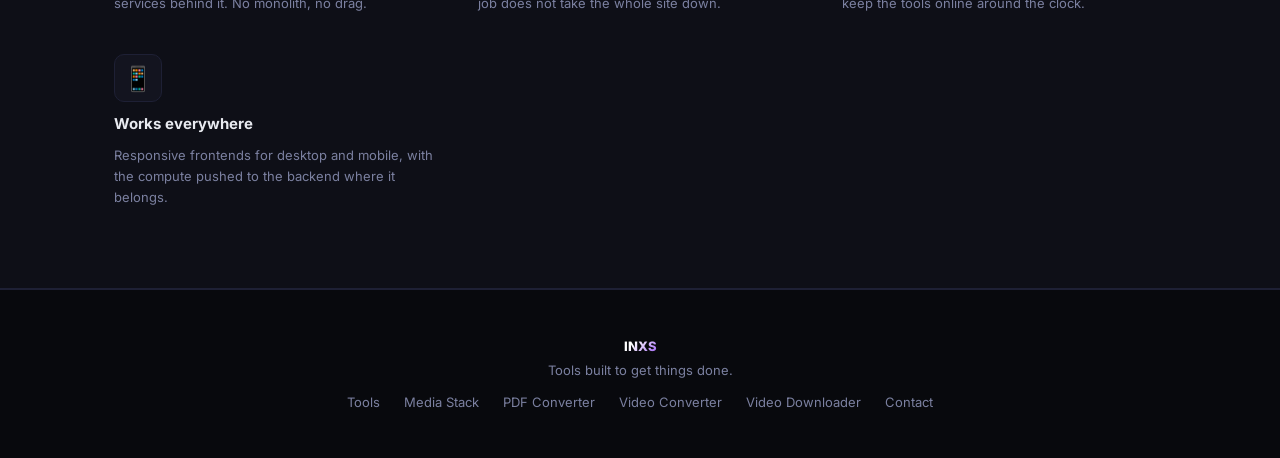
==== commit 2bbe89f1: "Consolidate INXS tool stack into monorepo" ====
--- a/index.html
+++ b/index.html
@@ -367,7 +367,7 @@
       border-color: var(--border);
     }
 
-    /* ── X VIDEO DOWNLOADER SECTION ── */
+    /* ── MEDIA TOOLS SECTION ── */
     .downloader-section {
       background: var(--bg2);
       border-top: 1px solid var(--border);
@@ -423,7 +423,12 @@
 
     .step-text strong { color: var(--text); }
 
-    /* ── DOWNLOADER WIDGET ── */
+    /* ── TOOL LAUNCH CARDS ── */
+    .launch-grid {
+      display: grid;
+      gap: 18px;
+    }
+
     .downloader-widget {
       background: var(--bg3);
       border: 1px solid var(--border);
@@ -471,29 +476,31 @@
       margin-top: 2px;
     }
 
-    .url-input-wrap {
-      position: relative;
-      margin-bottom: 14px;
-    }
-
-    .url-input {
-      width: 100%;
-      background: var(--bg);
-      border: 1px solid var(--border);
-      border-radius: 10px;
-      padding: 14px 16px;
+    .launch-card p {
       font-size: 14px;
-      font-family: inherit;
+      line-height: 1.7;
+      color: var(--muted);
+      margin-bottom: 18px;
+    }
+
+    .launch-list {
+      list-style: none;
+      display: grid;
+      gap: 10px;
+      margin-bottom: 22px;
+    }
+
+    .launch-list li {
+      font-size: 13px;
+      color: var(--muted);
+      display: flex;
+      gap: 10px;
+      align-items: flex-start;
+    }
+
+    .launch-list strong {
       color: var(--text);
-      outline: none;
-      transition: border-color 0.2s, box-shadow 0.2s;
-    }
-
-    .url-input::placeholder { color: var(--faint); }
-
-    .url-input:focus {
-      border-color: rgba(124,58,237,0.5);
-      box-shadow: 0 0 0 3px rgba(124,58,237,0.1);
+      font-weight: 700;
     }
 
     .dl-btn {
@@ -515,75 +522,16 @@
       gap: 8px;
     }
 
-    .dl-btn:hover:not(:disabled) {
+    .dl-btn:hover {
       transform: translateY(-1px);
       box-shadow: 0 8px 28px rgba(124,58,237,0.45);
     }
 
-    .dl-btn:disabled {
-      opacity: 0.6;
-      cursor: not-allowed;
-      transform: none;
-    }
-
-    /* spinner */
-    .spinner {
-      width: 16px; height: 16px;
-      border: 2px solid rgba(255,255,255,0.3);
-      border-top-color: #fff;
-      border-radius: 50%;
-      animation: spin 0.7s linear infinite;
-      display: none;
-    }
-
-    @keyframes spin { to { transform: rotate(360deg); } }
-
-    /* result / error states */
-    .dl-result {
-      margin-top: 16px;
-      border-radius: 10px;
-      padding: 14px 16px;
-      font-size: 13px;
-      display: none;
-      align-items: center;
-      gap: 10px;
-    }
-
-    .dl-result.success {
-      background: rgba(16,185,129,0.08);
-      border: 1px solid rgba(16,185,129,0.25);
-      color: #10b981;
-      display: flex;
-    }
-
-    .dl-result.error {
-      background: rgba(239,68,68,0.08);
-      border: 1px solid rgba(239,68,68,0.25);
-      color: #f87171;
-      display: flex;
-    }
-
-    .dl-result a {
-      color: #10b981;
-      font-weight: 700;
-      text-decoration: none;
-      margin-left: auto;
-      white-space: nowrap;
-      border: 1px solid rgba(16,185,129,0.35);
-      padding: 6px 14px;
-      border-radius: 6px;
+    .privacy-note {
+      margin-top: 18px;
       font-size: 12px;
-      transition: background 0.2s;
-    }
-
-    .dl-result a:hover { background: rgba(16,185,129,0.12); }
-
-    .privacy-note {
-      margin-top: 14px;
-      font-size: 11.5px;
       color: var(--faint);
-      text-align: center;
-      line-height: 1.5;
+      line-height: 1.6;
     }
 
     /* ── FEATURE STRIP ── */
@@ -692,9 +640,9 @@
     <div class="nav-logo">INXS</div>
     <ul class="nav-links">
       <li><a href="#tools">Tools</a></li>
-      <li><a href="#downloader">X Downloader</a></li>
+      <li><a href="#downloader">Media Tools</a></li>
       <li><a href="#about">About</a></li>
-      <li><a href="https://pdf.inxs.live" class="nav-cta">Try PDF Converter →</a></li>
+      <li><a href="https://download.inxs.live" class="nav-cta">Launch Downloader →</a></li>
     </ul>
   </nav>
 
@@ -702,38 +650,38 @@
   <div class="hero">
     <div class="hero-badge"><span>⚡</span> Tools that actually work</div>
     <h1>Build faster.<br/><em>Work smarter.</em></h1>
-    <p class="hero-sub">A growing suite of clean, fast tools built to cut through the noise and get things done. No bloat. No nonsense.</p>
+    <p class="hero-sub">A growing suite of clean, fast tools for documents and media. Built to do the work without the friction.</p>
     <div class="hero-actions">
       <a href="#tools" class="btn-primary">Explore Tools →</a>
-      <a href="#downloader" class="btn-ghost">X Video Downloader</a>
+      <a href="#downloader" class="btn-ghost">Media Stack</a>
     </div>
   </div>
 
   <!-- STATS -->
   <div class="stats">
     <div class="stat-item fade-up">
-      <div class="stat-num">100MB</div>
-      <div class="stat-label">Max file size</div>
+      <div class="stat-num">3</div>
+      <div class="stat-label">Live tools</div>
     </div>
     <div class="stat-item fade-up">
       <div class="stat-num">&lt;60s</div>
-      <div class="stat-label">Avg conversion time</div>
+      <div class="stat-label">Typical jobs</div>
+    </div>
+    <div class="stat-item fade-up">
+      <div class="stat-num">24/7</div>
+      <div class="stat-label">Self-hosted uptime</div>
     </div>
     <div class="stat-item fade-up">
       <div class="stat-num">Free</div>
       <div class="stat-label">Always</div>
     </div>
-    <div class="stat-item fade-up">
-      <div class="stat-num">0</div>
-      <div class="stat-label">Files stored</div>
-    </div>
   </div>
 
   <!-- TOOLS -->
   <section id="tools">
     <div class="section-tag fade-up">Tools</div>
     <h2 class="section-title fade-up">Everything in one place</h2>
-    <p class="section-sub fade-up">Each tool is fast, focused, and free. More dropping regularly.</p>
+    <p class="section-sub fade-up">Three production-ready tools are now part of the INXS stack, with more to follow.</p>
 
     <div class="tools-grid">
 
@@ -741,38 +689,37 @@
         <div class="tool-icon">📄</div>
         <div>
           <div style="display:flex;align-items:center;gap:10px;margin-bottom:6px;">
-            <div class="tool-name">PDF to Word</div>
+            <div class="tool-name">PDF and DOCX Converter</div>
             <span class="tool-badge badge-live">Live</span>
           </div>
-          <div class="tool-desc">Convert any PDF to a fully editable Microsoft Word .docx file. Fast, accurate, free. Up to 100MB.</div>
+          <div class="tool-desc">Convert PDF to DOCX and DOCX back to PDF from one simple interface, powered by `pdf2docx` and LibreOffice.</div>
         </div>
         <div class="tool-link">Open tool <span>→</span></div>
       </a>
 
-      <!-- X VIDEO DOWNLOADER CARD -->
-      <a href="#downloader" class="tool-card fade-up">
-        <div class="tool-icon">🐦</div>
+      <a href="https://download.inxs.live" class="tool-card fade-up">
+        <div class="tool-icon">⬇️</div>
         <div>
           <div style="display:flex;align-items:center;gap:10px;margin-bottom:6px;">
-            <div class="tool-name">X Video Downloader</div>
-            <span class="tool-badge badge-new">New</span>
+            <div class="tool-name">Video Downloader</div>
             <span class="tool-badge badge-live">Live</span>
           </div>
-          <div class="tool-desc">Download any video from X (Twitter) in seconds. Paste the post URL and get the file — no login, no app.</div>
+          <div class="tool-desc">Download videos and audio from YouTube, X/Twitter, and other `yt-dlp` supported sources in best quality, MP4, or MP3.</div>
         </div>
-        <div class="tool-link">Use now <span>↓</span></div>
+        <div class="tool-link">Start download <span>→</span></div>
       </a>
 
-      <div class="tool-card coming-soon fade-up">
-        <div class="tool-icon">🖼️</div>
+      <a href="https://convert.inxs.live" class="tool-card fade-up">
+        <div class="tool-icon">🎬</div>
         <div>
           <div style="display:flex;align-items:center;gap:10px;margin-bottom:6px;">
-            <div class="tool-name">Image Converter</div>
-            <span class="tool-badge badge-soon">Coming Soon</span>
-          </div>
-          <div class="tool-desc">Convert between PNG, JPG, WEBP, HEIC and more. Batch processing supported.</div>
+            <div class="tool-name">Video Converter</div>
+            <span class="tool-badge badge-live">Live</span>
+          </div>
+          <div class="tool-desc">Upload one or more files, choose output format and quality preset, and run FFmpeg-powered conversions in the browser.</div>
         </div>
-      </div>
+        <div class="tool-link">Convert files <span>→</span></div>
+      </a>
 
       <div class="tool-card coming-soon fade-up">
         <div class="tool-icon">📊</div>
@@ -811,80 +758,78 @@
   </section>
 
   <!-- ══════════════════════════════════════════
-       X VIDEO DOWNLOADER SECTION
+       MEDIA TOOLS SECTION
        ══════════════════════════════════════════ -->
   <div class="downloader-section" id="downloader">
     <div class="downloader-inner">
 
-      <!-- Left: copy -->
       <div class="downloader-copy fade-up">
-        <div class="section-tag">X Video Downloader</div>
-        <h2 class="section-title">Save any X video<br/>in seconds.</h2>
+        <div class="section-tag">Media Stack</div>
+        <h2 class="section-title">Documents in.<br/>Media out.</h2>
         <p class="section-sub">
-          Paste the URL of any post on X (formerly Twitter) that contains a video
-          and we'll grab the highest-quality version for you to download directly.
-          No login. No app. No stored files.
+          INXS now bundles document conversion, media downloading, and format conversion into one stack.
+          The homepage stays simple, while the heavy lifting runs on dedicated services behind the same brand.
         </p>
 
         <div class="downloader-steps">
           <div class="downloader-step">
             <div class="step-num">1</div>
             <div class="step-text">
-              <strong>Copy the post URL</strong> — tap the share icon on any X post and
-              hit "Copy link."
+              <strong>Launch the right tool</strong> from the INXS homepage without jumping between unrelated apps or repos.
             </div>
           </div>
           <div class="downloader-step">
             <div class="step-num">2</div>
             <div class="step-text">
-              <strong>Paste it below</strong> and click Download. We extract the
-              highest-quality MP4 directly from X's servers.
+              <strong>Process files on demand</strong> using isolated backend containers for each workload: documents, downloads, and transcoding.
             </div>
           </div>
           <div class="downloader-step">
             <div class="step-num">3</div>
             <div class="step-text">
-              <strong>Your browser downloads</strong> the file straight from X's CDN —
-              nothing passes through or is stored on our servers.
+              <strong>Keep it online 24/7</strong> with Caddy, Docker volumes, and Portainer-managed restarts on the Umbrel Pi.
             </div>
           </div>
         </div>
       </div>
 
-      <!-- Right: widget -->
-      <div class="downloader-widget fade-up">
-        <div class="widget-header">
-          <div class="widget-icon">𝕏</div>
-          <div>
-            <div class="widget-title">X Video Downloader</div>
-            <div class="widget-sub">Best quality MP4 · Free · No login</div>
-          </div>
+      <div class="launch-grid fade-up">
+        <div class="downloader-widget launch-card">
+          <div class="widget-header">
+            <div class="widget-icon">⬇</div>
+            <div>
+              <div class="widget-title">Video Downloader</div>
+              <div class="widget-sub">`yt-dlp` powered · MP4, MP3, best quality</div>
+            </div>
+          </div>
+          <p>Pull media from supported sources and hand the finished file straight back to the browser.</p>
+          <ul class="launch-list">
+            <li><strong>Sources:</strong> YouTube, X/Twitter, and more</li>
+            <li><strong>Formats:</strong> best quality, MP4, MP3</li>
+            <li><strong>Runtime:</strong> dedicated container with persistent storage</li>
+          </ul>
+          <a class="dl-btn" href="https://download.inxs.live">Open downloader</a>
         </div>
 
-        <div class="url-input-wrap">
-          <input
-            class="url-input"
-            id="xUrl"
-            type="url"
-            placeholder="https://x.com/username/status/..."
-            autocomplete="off"
-            spellcheck="false"
-          />
+        <div class="downloader-widget launch-card">
+          <div class="widget-header">
+            <div class="widget-icon">🎞</div>
+            <div>
+              <div class="widget-title">Video Converter</div>
+              <div class="widget-sub">FFmpeg powered · Batch jobs · Quality presets</div>
+            </div>
+          </div>
+          <p>Convert uploaded files across common video formats with platform presets for YouTube, Instagram, and WhatsApp.</p>
+          <ul class="launch-list">
+            <li><strong>Formats:</strong> MP4, MOV, MKV, WEBM, AVI, and more</li>
+            <li><strong>Features:</strong> progress tracking and cancellation</li>
+            <li><strong>Runtime:</strong> separate transcoding container</li>
+          </ul>
+          <a class="dl-btn" href="https://convert.inxs.live">Open converter</a>
         </div>
 
-        <button class="dl-btn" id="dlBtn" onclick="handleDownload()">
-          <div class="spinner" id="spinner"></div>
-          <span id="dlBtnText">⬇ Download Video</span>
-        </button>
-
-        <div class="dl-result" id="dlResult">
-          <span id="dlMsg"></span>
-          <a id="dlLink" href="#" download>Download ↓</a>
-        </div>
-
         <p class="privacy-note">
-          🔒 Videos download directly from X's CDN.<br/>
-          Nothing is stored on our servers.
+          Umbrel-friendly deployment. Reverse-proxied with Caddy. Restart-safe with Docker volumes. Ready for Portainer.
         </p>
       </div>
 
@@ -897,22 +842,22 @@
       <div class="feature-item fade-up">
         <div class="feature-icon">⚡</div>
         <div class="feature-title">Fast by default</div>
-        <div class="feature-desc">No bloated frameworks. Every tool is built to load instantly and run without delay.</div>
+        <div class="feature-desc">Static landing page up front, focused backend services behind it. No monolith, no drag.</div>
       </div>
       <div class="feature-item fade-up">
         <div class="feature-icon">🔒</div>
-        <div class="feature-title">Privacy first</div>
-        <div class="feature-desc">Files are never stored. Processed in memory and deleted immediately after download.</div>
+        <div class="feature-title">Isolated workloads</div>
+        <div class="feature-desc">Each tool runs in its own container, so one heavy job does not take the whole site down.</div>
       </div>
       <div class="feature-item fade-up">
-        <div class="feature-icon">🆓</div>
-        <div class="feature-title">Free forever</div>
-        <div class="feature-desc">No subscriptions, no accounts, no paywalls. Every tool on INXS is free to use.</div>
+        <div class="feature-icon">🟢</div>
+        <div class="feature-title">Always on</div>
+        <div class="feature-desc">Portainer-managed containers and restart policies keep the tools online around the clock.</div>
       </div>
       <div class="feature-item fade-up">
         <div class="feature-icon">📱</div>
         <div class="feature-title">Works everywhere</div>
-        <div class="feature-desc">Fully responsive. Use any tool from your phone, tablet, or desktop — no app needed.</div>
+        <div class="feature-desc">Responsive frontends for desktop and mobile, with the compute pushed to the backend where it belongs.</div>
       </div>
     </div>
   </div>
@@ -923,118 +868,26 @@
     <p style="margin-top:8px;">Tools built to get things done.</p>
     <div class="footer-links">
       <a href="#tools">Tools</a>
-      <a href="#downloader">X Downloader</a>
+      <a href="#downloader">Media Stack</a>
       <a href="https://pdf.inxs.live">PDF Converter</a>
+      <a href="https://convert.inxs.live">Video Converter</a>
+      <a href="https://download.inxs.live">Video Downloader</a>
       <a href="mailto:hello@inxs.live">Contact</a>
     </div>
   </footer>
 
   <script>
-    // ── X Video Downloader — 100% client-side via fxtwitter API ──
-    function parseTweetUrl(url) {
-      const m = url.match(/(?:twitter\.com|x\.com)\/([\w]+)\/status\/(\d+)/i);
-      return m ? { username: m[1], id: m[2] } : null;
-    }
-
-    async function handleDownload() {
-      const urlInput = document.getElementById('xUrl');
-      const btn      = document.getElementById('dlBtn');
-      const spinner  = document.getElementById('spinner');
-      const btnText  = document.getElementById('dlBtnText');
-      const result   = document.getElementById('dlResult');
-      const msg      = document.getElementById('dlMsg');
-      const link     = document.getElementById('dlLink');
-
-      const url = urlInput.value.trim();
-
-      if (!url) { showError(result, msg, link, 'Please paste an X post URL first.'); return; }
-
-      const parsed = parseTweetUrl(url);
-      if (!parsed) { showError(result, msg, link, 'Please enter a valid X (x.com or twitter.com) post URL.'); return; }
-
-      btn.disabled = true;
-      spinner.style.display = 'block';
-      btnText.textContent = 'Fetching video…';
-      result.className = 'dl-result';
-
-      try {
-        const apiUrl = `https://api.fxtwitter.com/${parsed.username}/status/${parsed.id}`;
-        const res = await fetch(apiUrl);
-        const data = await res.json();
-
-        if (data.code !== 200 || !data.tweet) {
-          showError(result, msg, link, 'Post not found. Make sure it\'s public and the URL is correct.');
-          return;
+    const observer = new IntersectionObserver((entries) => {
+      entries.forEach((entry) => {
+        if (entry.isIntersecting) {
+          entry.target.classList.add('visible');
+          observer.unobserve(entry.target);
         }
-
-        const tweet = data.tweet;
-        const media = tweet.media;
-        if (!media || !media.all || !media.all.length) {
-          showError(result, msg, link, 'No video found in that post.');
-          return;
-        }
-
-        let bestUrl = null;
-        let bestBitrate = 0;
-
-        for (const item of media.all) {
-          if (item.type !== 'video' && item.type !== 'animated_gif') continue;
-          if (item.url && item.url.includes('.mp4') && !bestUrl) bestUrl = item.url;
-          if (item.formats) {
-            for (const fmt of item.formats) {
-              if (fmt.container === 'mp4' && (fmt.bitrate || 0) > bestBitrate) {
-                bestBitrate = fmt.bitrate || 0;
-                bestUrl = fmt.url;
-              }
-            }
-          }
-        }
-
-        if (!bestUrl) { showError(result, msg, link, 'Could not extract a download URL.'); return; }
-
-        const filename = `${parsed.username}_${parsed.id}.mp4`;
-
-        // Try fetch+blob first (works if CORS allows)
-        try {
-          const vr = await fetch(bestUrl);
-          const blob = await vr.blob();
-          const blobUrl = URL.createObjectURL(blob);
-          const a = document.createElement('a');
-          a.href = blobUrl; a.download = filename;
-          document.body.appendChild(a); a.click(); document.body.removeChild(a);
-          setTimeout(() => URL.revokeObjectURL(blobUrl), 15000);
-          result.className = 'dl-result success';
-          msg.textContent = '✅ Download started!';
-          link.style.display = 'none';
-        } catch {
-          // CORS blocked — show direct link (right-click → Save As)
-          result.className = 'dl-result success';
-          msg.textContent = '✅ Video ready — click to download';
-          link.href = bestUrl;
-          link.setAttribute('download', filename);
-          link.style.display = 'inline-block';
-        }
-
-      } catch (err) {
-        showError(result, msg, link, 'Network error — check your connection and try again.');
-      } finally {
-        btn.disabled = false;
-        spinner.style.display = 'none';
-        btnText.textContent = '⬇ Download Video';
-      }
-    }
-
-    function showError(result, msg, link, text) {
-      result.className = 'dl-result error';
-      msg.textContent = '❌ ' + text;
-      link.style.display = 'none';
-    }
-
-    document.getElementById('xUrl').addEventListener('keydown', function(e) {
-      if (e.key === 'Enter') handleDownload();
-    });
-
+      });
+    }, { threshold: 0.12 });
+
+    document.querySelectorAll('.fade-up').forEach((item) => observer.observe(item));
   </script>
 
 </body>
-</html>+</html>
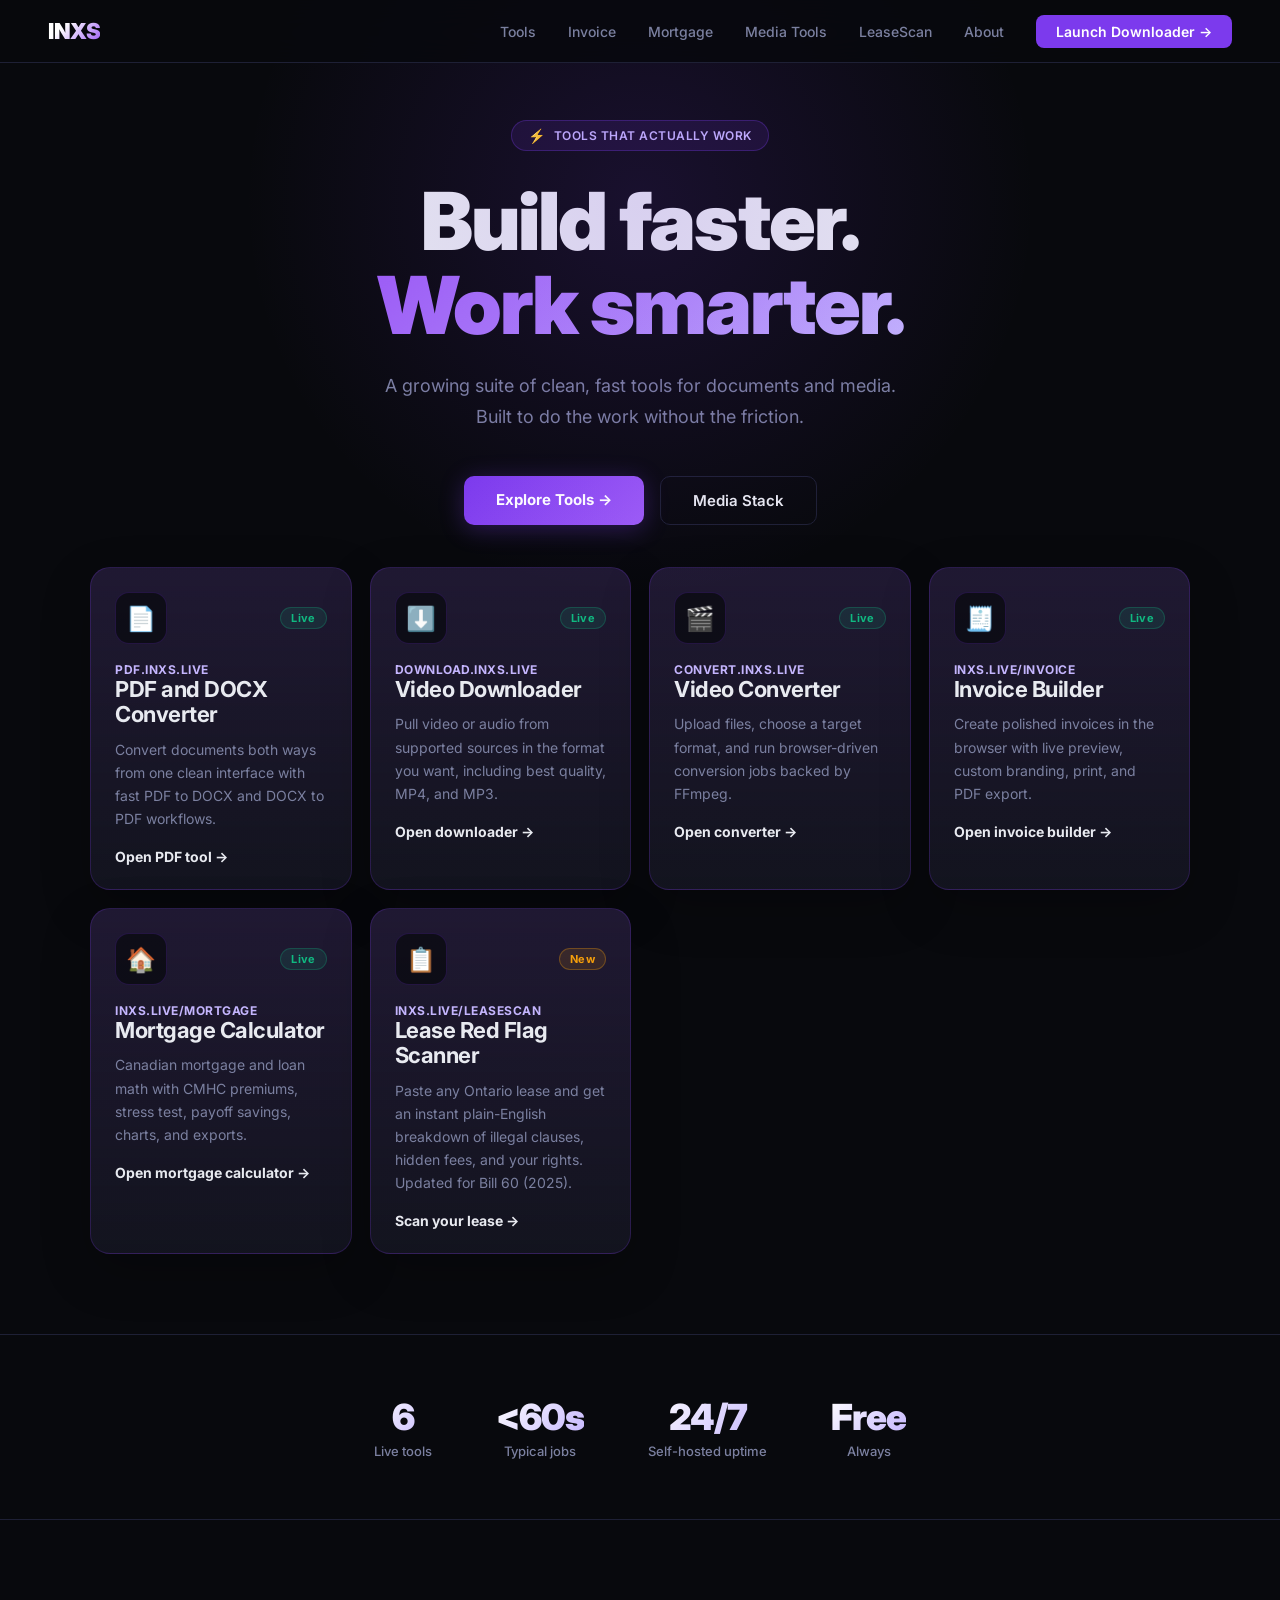
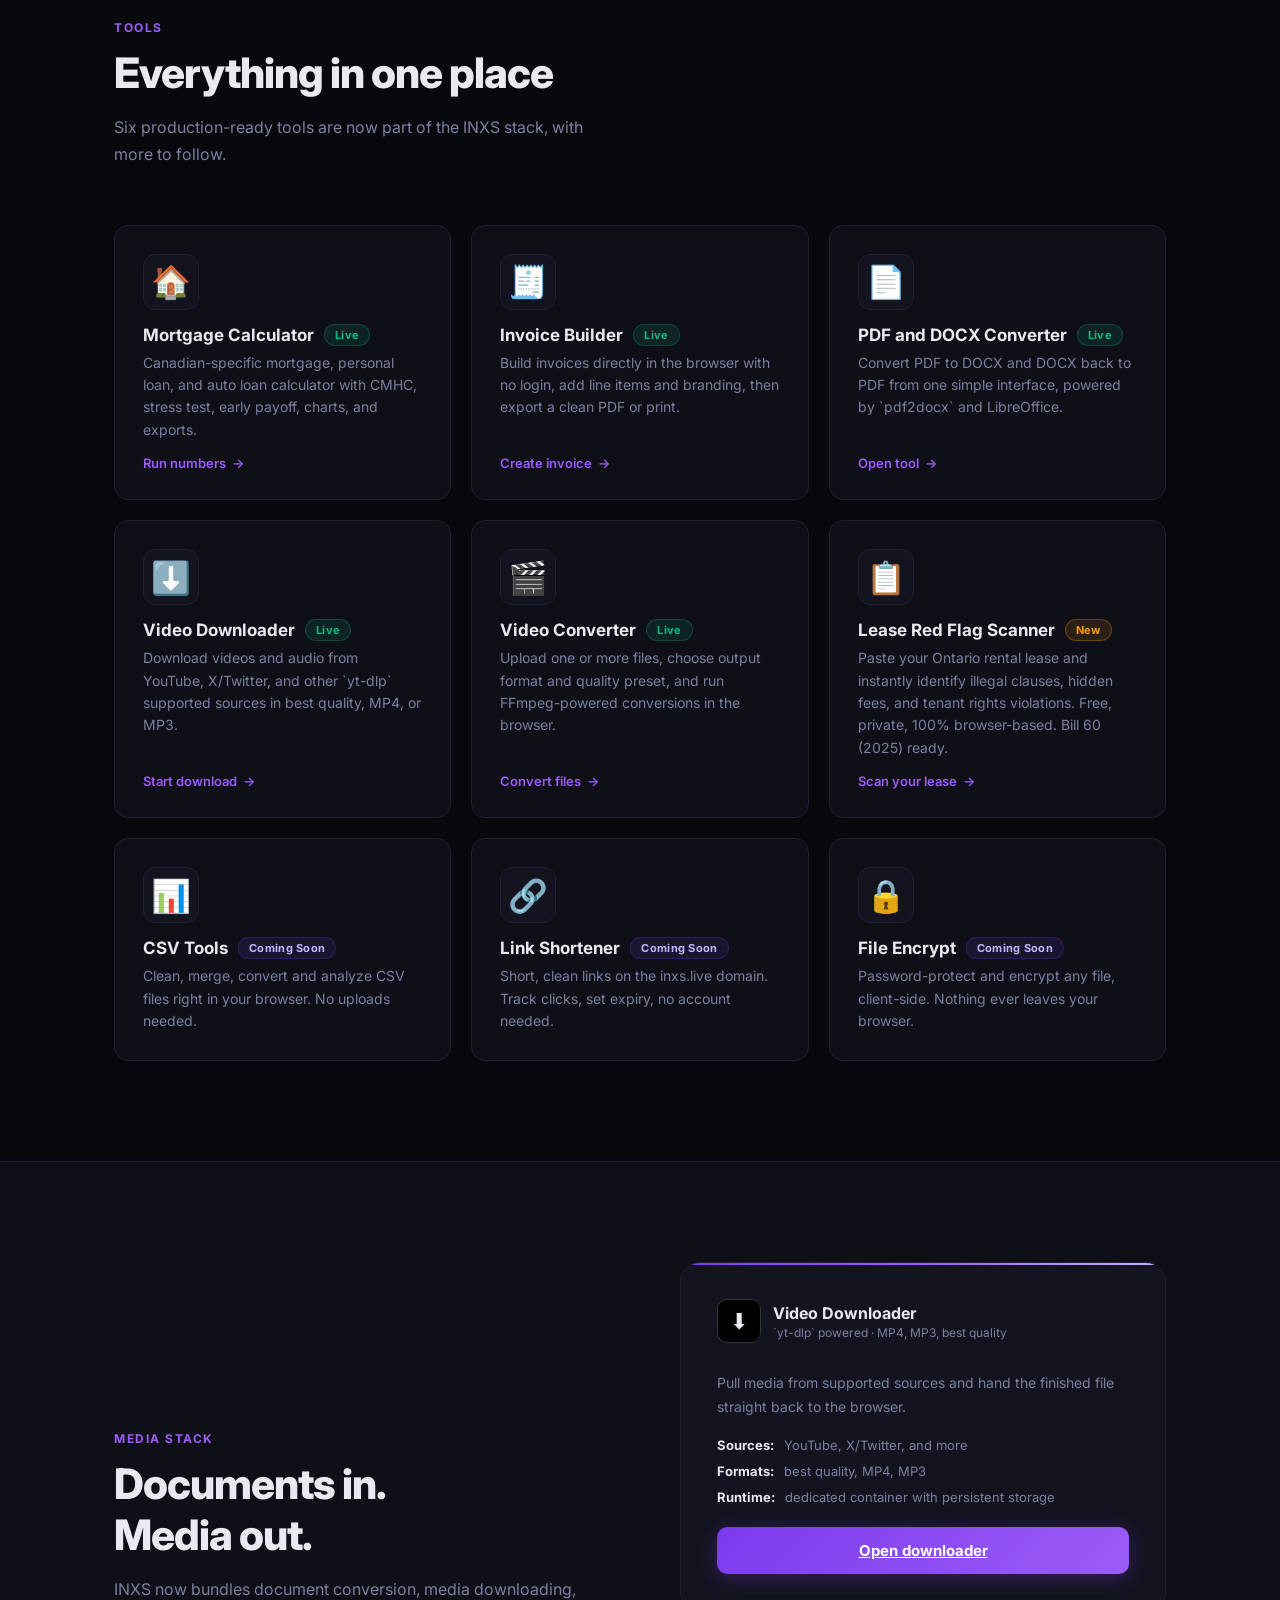
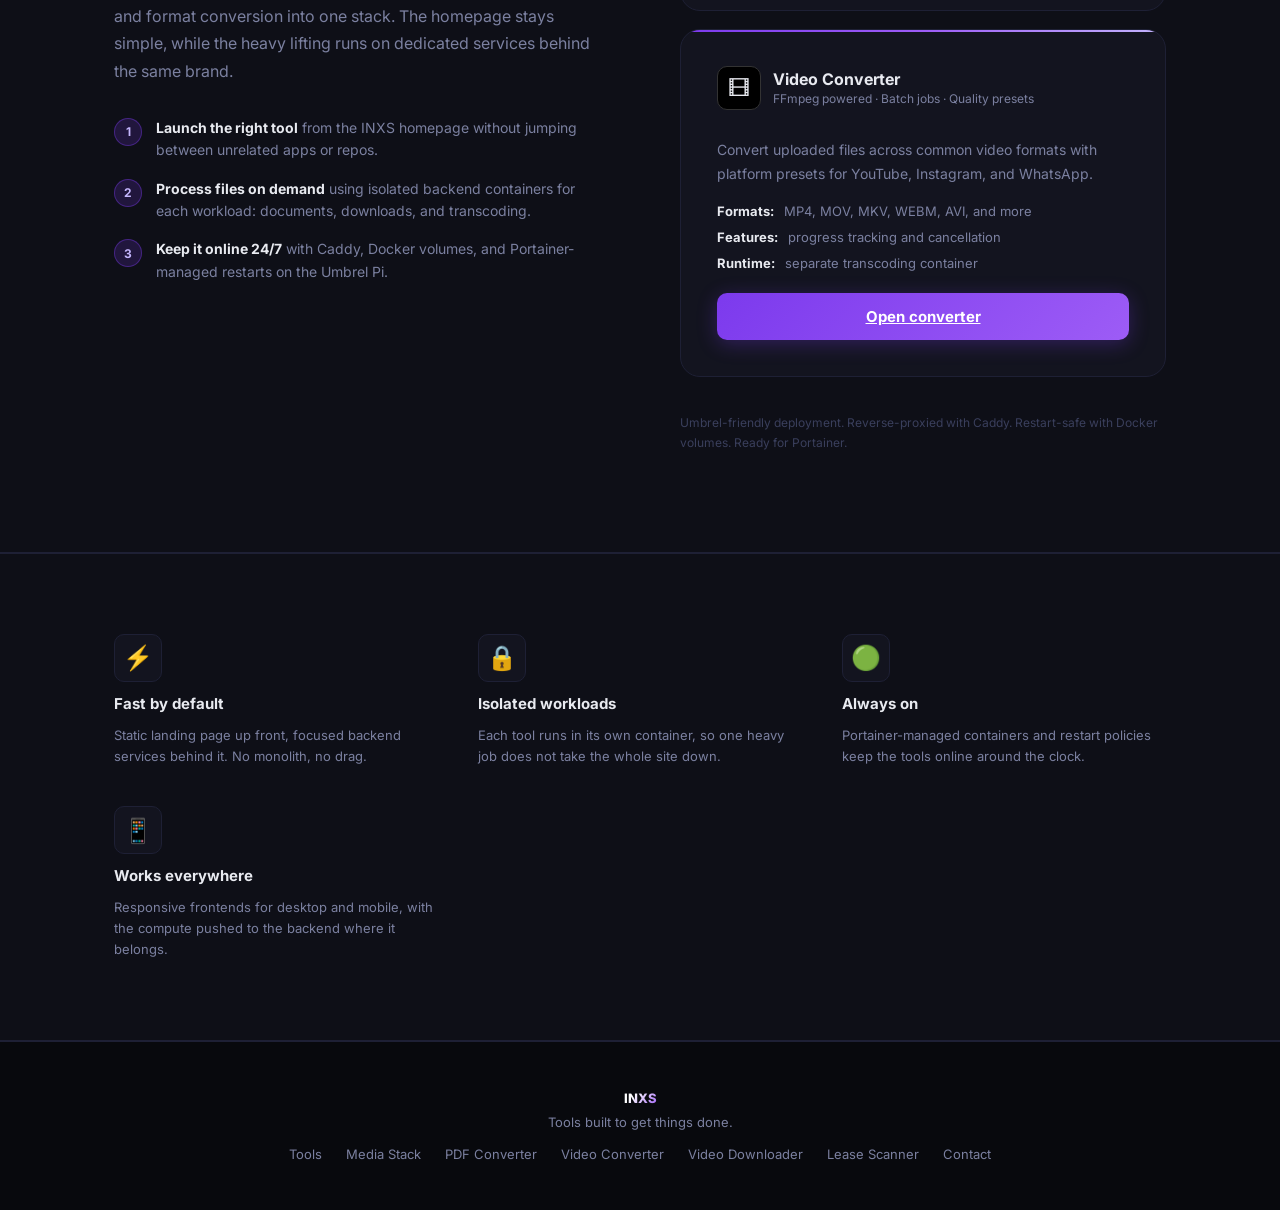
==== commit b60892de: "Add LeaseScan — Ontario lease red flag scanner - New tool at /leasescan: browser-based lease scanner" ====
--- a/index.html
+++ b/index.html
@@ -5,6 +5,8 @@
   <meta name="viewport" content="width=device-width, initial-scale=1.0"/>
   <title>INXS — Tools & Services</title>
   <meta name="description" content="A growing suite of tools and services. Fast, clean, built to get things done."/>
+  <link rel="icon" type="image/png" href="/favicon.png" />
+  <link rel="apple-touch-icon" href="/favicon-180.png" />
   <link rel="preconnect" href="https://fonts.googleapis.com"/>
   <link href="https://fonts.googleapis.com/css2?family=Inter:wght@300;400;500;600;700;800;900&display=swap" rel="stylesheet"/>
   <style>
@@ -159,6 +161,82 @@
       gap: 16px;
       flex-wrap: wrap;
       justify-content: center;
+    }
+
+    .featured-tools {
+      width: min(1100px, 100%);
+      margin-top: 42px;
+      display: grid;
+      grid-template-columns: repeat(auto-fit, minmax(240px, 1fr));
+      gap: 18px;
+    }
+
+    .featured-tool {
+      text-align: left;
+      text-decoration: none;
+      color: inherit;
+      background:
+        linear-gradient(180deg, rgba(157,92,246,0.12), rgba(19,20,31,0.92)),
+        var(--bg2);
+      border: 1px solid rgba(124,58,237,0.22);
+      border-radius: 20px;
+      padding: 24px;
+      box-shadow: 0 18px 50px rgba(0,0,0,0.22);
+      transition: transform 0.2s, border-color 0.2s, box-shadow 0.2s;
+    }
+
+    .featured-tool:hover {
+      transform: translateY(-4px);
+      border-color: rgba(124,58,237,0.5);
+      box-shadow: 0 24px 60px rgba(124,58,237,0.16);
+    }
+
+    .featured-tool-top {
+      display: flex;
+      align-items: center;
+      justify-content: space-between;
+      gap: 16px;
+      margin-bottom: 18px;
+    }
+
+    .featured-tool-icon {
+      width: 52px;
+      height: 52px;
+      border-radius: 14px;
+      display: flex;
+      align-items: center;
+      justify-content: center;
+      background: rgba(8,9,13,0.7);
+      border: 1px solid rgba(124,58,237,0.2);
+      font-size: 24px;
+    }
+
+    .featured-tool-domain {
+      font-size: 12px;
+      color: var(--purple3);
+      font-weight: 700;
+      letter-spacing: 0.5px;
+      text-transform: uppercase;
+    }
+
+    .featured-tool h3 {
+      font-size: 22px;
+      line-height: 1.15;
+      letter-spacing: -0.5px;
+      margin-bottom: 10px;
+    }
+
+    .featured-tool p {
+      font-size: 14px;
+      line-height: 1.65;
+      color: var(--muted);
+      margin-bottom: 18px;
+    }
+
+    .featured-tool-link {
+      font-size: 14px;
+      font-weight: 700;
+      color: var(--text);
     }
 
     .btn-primary {
@@ -612,6 +690,10 @@
         grid-template-columns: 1fr;
         gap: 48px;
       }
+
+      .featured-tools {
+        grid-template-columns: 1fr;
+      }
     }
 
     @media (max-width: 768px) {
@@ -640,7 +722,10 @@
     <div class="nav-logo">INXS</div>
     <ul class="nav-links">
       <li><a href="#tools">Tools</a></li>
+      <li><a href="/invoice">Invoice</a></li>
+      <li><a href="/mortgage">Mortgage</a></li>
       <li><a href="#downloader">Media Tools</a></li>
+      <li><a href="/leasescan">LeaseScan</a></li>
       <li><a href="#about">About</a></li>
       <li><a href="https://download.inxs.live" class="nav-cta">Launch Downloader →</a></li>
     </ul>
@@ -655,12 +740,74 @@
       <a href="#tools" class="btn-primary">Explore Tools →</a>
       <a href="#downloader" class="btn-ghost">Media Stack</a>
     </div>
+    <div class="featured-tools fade-up">
+      <a class="featured-tool" href="https://pdf.inxs.live">
+        <div class="featured-tool-top">
+          <div class="featured-tool-icon">📄</div>
+          <div class="tool-badge badge-live">Live</div>
+        </div>
+        <div class="featured-tool-domain">pdf.inxs.live</div>
+        <h3>PDF and DOCX Converter</h3>
+        <p>Convert documents both ways from one clean interface with fast PDF to DOCX and DOCX to PDF workflows.</p>
+        <div class="featured-tool-link">Open PDF tool →</div>
+      </a>
+      <a class="featured-tool" href="https://download.inxs.live">
+        <div class="featured-tool-top">
+          <div class="featured-tool-icon">⬇️</div>
+          <div class="tool-badge badge-live">Live</div>
+        </div>
+        <div class="featured-tool-domain">download.inxs.live</div>
+        <h3>Video Downloader</h3>
+        <p>Pull video or audio from supported sources in the format you want, including best quality, MP4, and MP3.</p>
+        <div class="featured-tool-link">Open downloader →</div>
+      </a>
+      <a class="featured-tool" href="https://convert.inxs.live">
+        <div class="featured-tool-top">
+          <div class="featured-tool-icon">🎬</div>
+          <div class="tool-badge badge-live">Live</div>
+        </div>
+        <div class="featured-tool-domain">convert.inxs.live</div>
+        <h3>Video Converter</h3>
+        <p>Upload files, choose a target format, and run browser-driven conversion jobs backed by FFmpeg.</p>
+        <div class="featured-tool-link">Open converter →</div>
+      </a>
+      <a class="featured-tool" href="/invoice">
+        <div class="featured-tool-top">
+          <div class="featured-tool-icon">🧾</div>
+          <div class="tool-badge badge-live">Live</div>
+        </div>
+        <div class="featured-tool-domain">inxs.live/invoice</div>
+        <h3>Invoice Builder</h3>
+        <p>Create polished invoices in the browser with live preview, custom branding, print, and PDF export.</p>
+        <div class="featured-tool-link">Open invoice builder →</div>
+      </a>
+      <a class="featured-tool" href="/mortgage">
+        <div class="featured-tool-top">
+          <div class="featured-tool-icon">🏠</div>
+          <div class="tool-badge badge-live">Live</div>
+        </div>
+        <div class="featured-tool-domain">inxs.live/mortgage</div>
+        <h3>Mortgage Calculator</h3>
+        <p>Canadian mortgage and loan math with CMHC premiums, stress test, payoff savings, charts, and exports.</p>
+        <div class="featured-tool-link">Open mortgage calculator →</div>
+      </a>
+      <a class="featured-tool" href="/leasescan">
+        <div class="featured-tool-top">
+          <div class="featured-tool-icon">📋</div>
+          <div class="tool-badge badge-new">New</div>
+        </div>
+        <div class="featured-tool-domain">inxs.live/leasescan</div>
+        <h3>Lease Red Flag Scanner</h3>
+        <p>Paste any Ontario lease and get an instant plain-English breakdown of illegal clauses, hidden fees, and your rights. Updated for Bill 60 (2025).</p>
+        <div class="featured-tool-link">Scan your lease →</div>
+      </a>
+    </div>
   </div>
 
   <!-- STATS -->
   <div class="stats">
     <div class="stat-item fade-up">
-      <div class="stat-num">3</div>
+      <div class="stat-num">6</div>
       <div class="stat-label">Live tools</div>
     </div>
     <div class="stat-item fade-up">
@@ -681,9 +828,33 @@
   <section id="tools">
     <div class="section-tag fade-up">Tools</div>
     <h2 class="section-title fade-up">Everything in one place</h2>
-    <p class="section-sub fade-up">Three production-ready tools are now part of the INXS stack, with more to follow.</p>
+    <p class="section-sub fade-up">Six production-ready tools are now part of the INXS stack, with more to follow.</p>
 
     <div class="tools-grid">
+
+      <a href="/mortgage" class="tool-card fade-up">
+        <div class="tool-icon">🏠</div>
+        <div>
+          <div style="display:flex;align-items:center;gap:10px;margin-bottom:6px;">
+            <div class="tool-name">Mortgage Calculator</div>
+            <span class="tool-badge badge-live">Live</span>
+          </div>
+          <div class="tool-desc">Canadian-specific mortgage, personal loan, and auto loan calculator with CMHC, stress test, early payoff, charts, and exports.</div>
+        </div>
+        <div class="tool-link">Run numbers <span>→</span></div>
+      </a>
+
+      <a href="/invoice" class="tool-card fade-up">
+        <div class="tool-icon">🧾</div>
+        <div>
+          <div style="display:flex;align-items:center;gap:10px;margin-bottom:6px;">
+            <div class="tool-name">Invoice Builder</div>
+            <span class="tool-badge badge-live">Live</span>
+          </div>
+          <div class="tool-desc">Build invoices directly in the browser with no login, add line items and branding, then export a clean PDF or print.</div>
+        </div>
+        <div class="tool-link">Create invoice <span>→</span></div>
+      </a>
 
       <a href="https://pdf.inxs.live" class="tool-card fade-up">
         <div class="tool-icon">📄</div>
@@ -719,6 +890,18 @@
           <div class="tool-desc">Upload one or more files, choose output format and quality preset, and run FFmpeg-powered conversions in the browser.</div>
         </div>
         <div class="tool-link">Convert files <span>→</span></div>
+      </a>
+
+      <a href="/leasescan" class="tool-card fade-up">
+        <div class="tool-icon">📋</div>
+        <div>
+          <div style="display:flex;align-items:center;gap:10px;margin-bottom:6px;">
+            <div class="tool-name">Lease Red Flag Scanner</div>
+            <span class="tool-badge badge-new">New</span>
+          </div>
+          <div class="tool-desc">Paste your Ontario rental lease and instantly identify illegal clauses, hidden fees, and tenant rights violations. Free, private, 100% browser-based. Bill 60 (2025) ready.</div>
+        </div>
+        <div class="tool-link">Scan your lease <span>→</span></div>
       </a>
 
       <div class="tool-card coming-soon fade-up">
@@ -872,6 +1055,7 @@
       <a href="https://pdf.inxs.live">PDF Converter</a>
       <a href="https://convert.inxs.live">Video Converter</a>
       <a href="https://download.inxs.live">Video Downloader</a>
+      <a href="/leasescan">Lease Scanner</a>
       <a href="mailto:hello@inxs.live">Contact</a>
     </div>
   </footer>
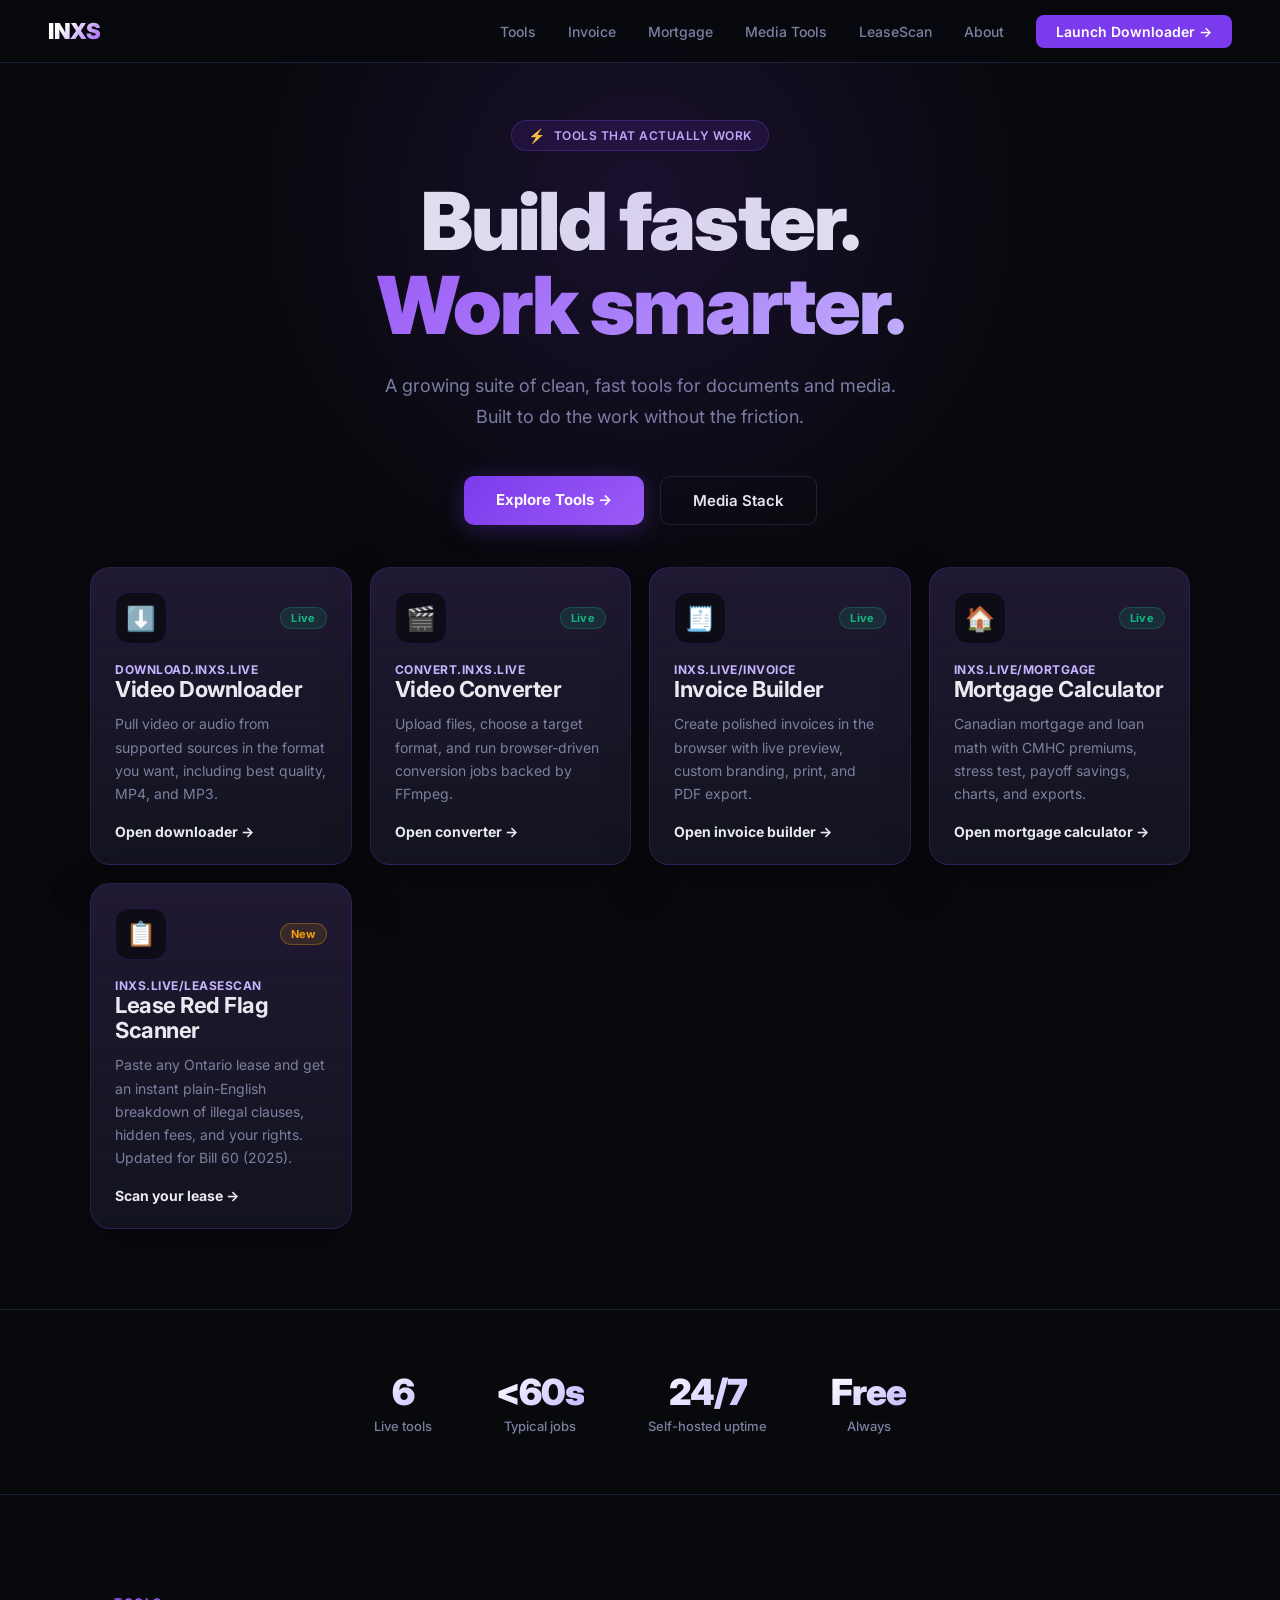
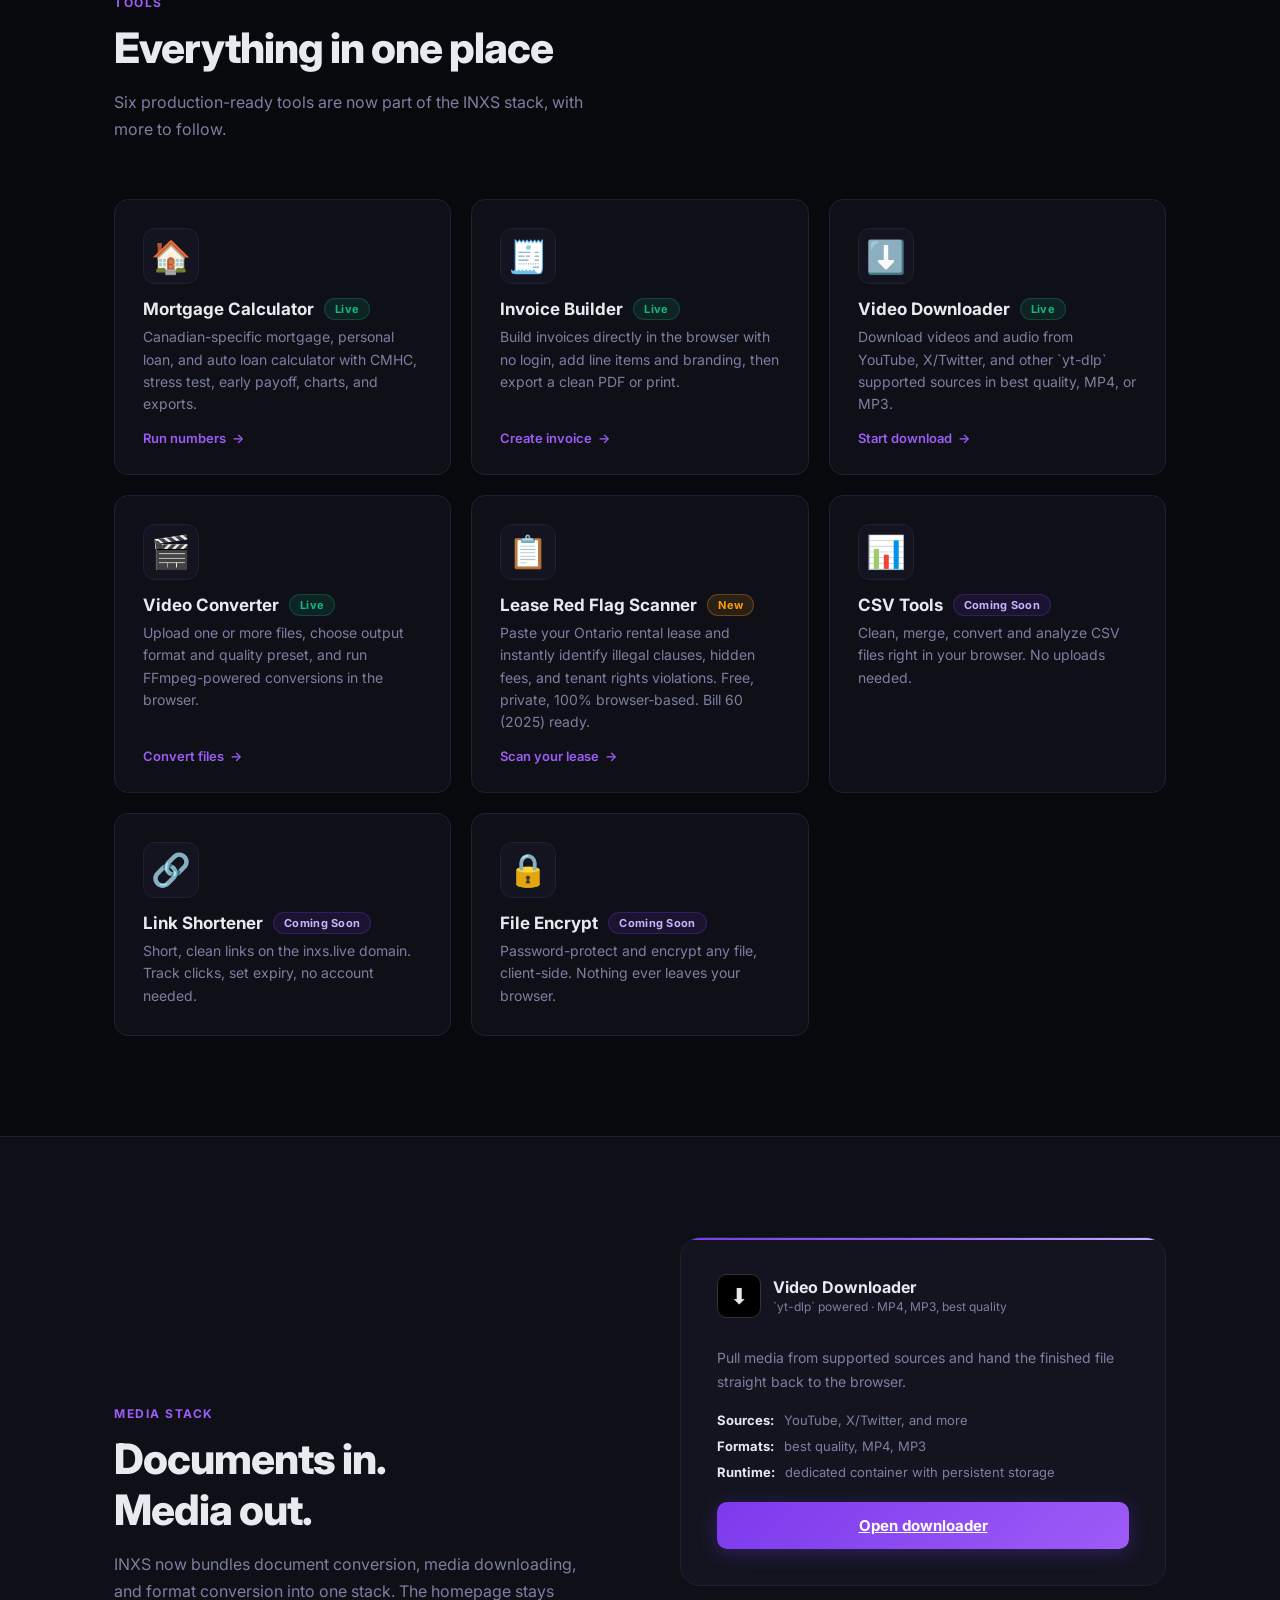
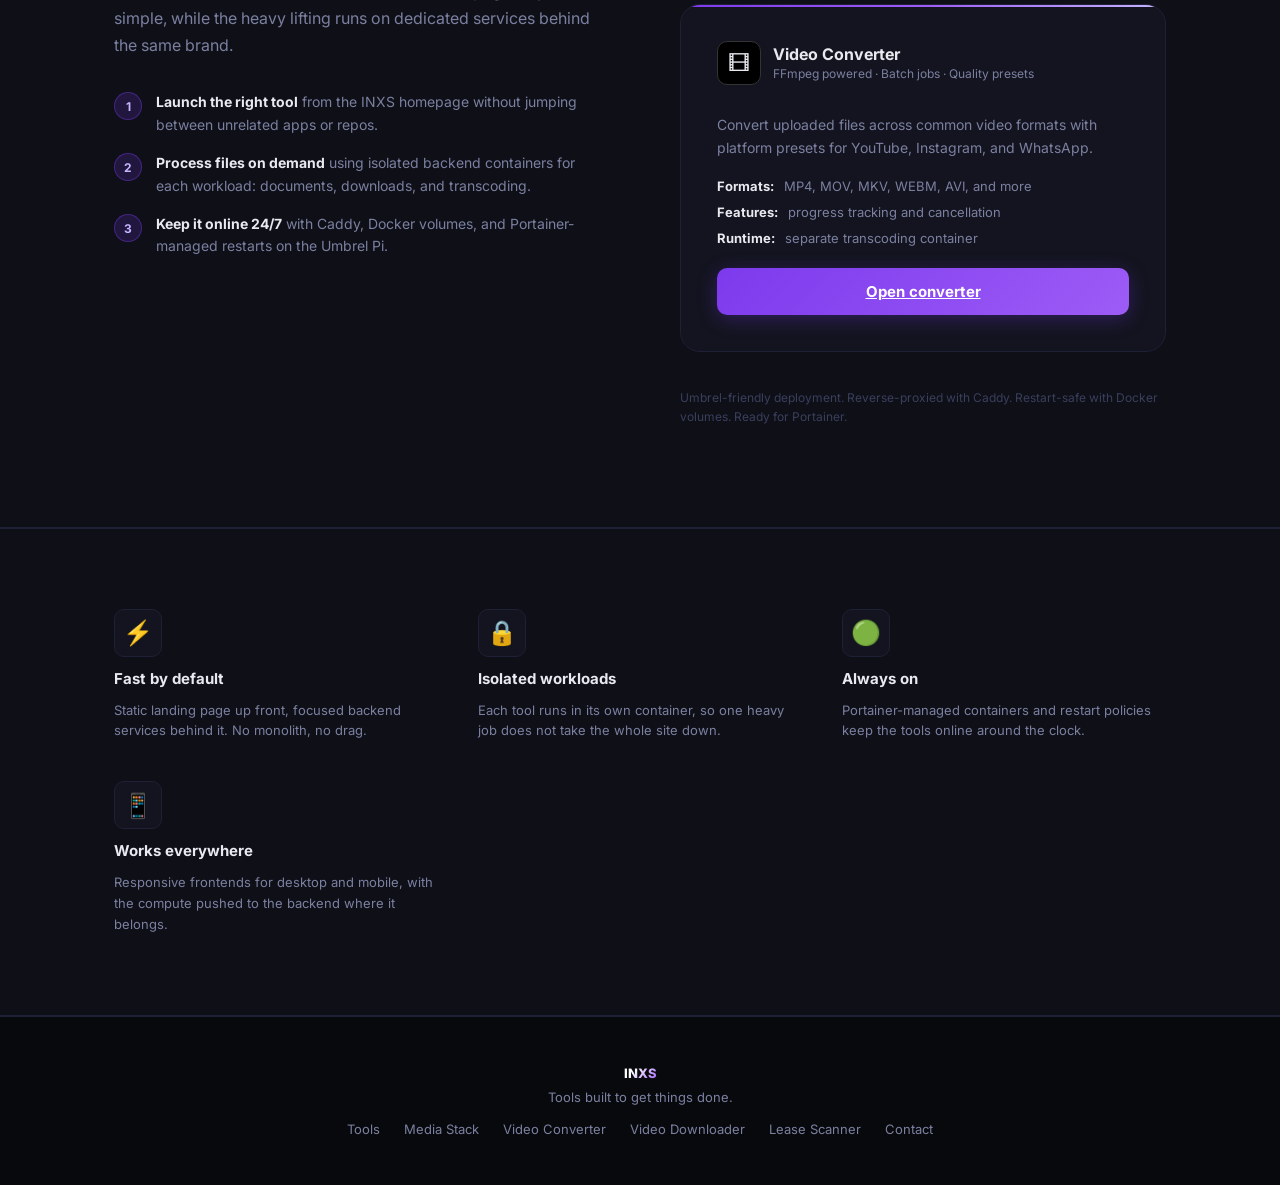
==== commit 13f04772: "Remove PDF & DOCX Converter tool from site Co-Authored-By: Claude Opus 4.6 <noreply@anthropic.com>" ====
--- a/index.html
+++ b/index.html
@@ -741,16 +741,6 @@
       <a href="#downloader" class="btn-ghost">Media Stack</a>
     </div>
     <div class="featured-tools fade-up">
-      <a class="featured-tool" href="https://pdf.inxs.live">
-        <div class="featured-tool-top">
-          <div class="featured-tool-icon">📄</div>
-          <div class="tool-badge badge-live">Live</div>
-        </div>
-        <div class="featured-tool-domain">pdf.inxs.live</div>
-        <h3>PDF and DOCX Converter</h3>
-        <p>Convert documents both ways from one clean interface with fast PDF to DOCX and DOCX to PDF workflows.</p>
-        <div class="featured-tool-link">Open PDF tool →</div>
-      </a>
       <a class="featured-tool" href="https://download.inxs.live">
         <div class="featured-tool-top">
           <div class="featured-tool-icon">⬇️</div>
@@ -854,18 +844,6 @@
           <div class="tool-desc">Build invoices directly in the browser with no login, add line items and branding, then export a clean PDF or print.</div>
         </div>
         <div class="tool-link">Create invoice <span>→</span></div>
-      </a>
-
-      <a href="https://pdf.inxs.live" class="tool-card fade-up">
-        <div class="tool-icon">📄</div>
-        <div>
-          <div style="display:flex;align-items:center;gap:10px;margin-bottom:6px;">
-            <div class="tool-name">PDF and DOCX Converter</div>
-            <span class="tool-badge badge-live">Live</span>
-          </div>
-          <div class="tool-desc">Convert PDF to DOCX and DOCX back to PDF from one simple interface, powered by `pdf2docx` and LibreOffice.</div>
-        </div>
-        <div class="tool-link">Open tool <span>→</span></div>
       </a>
 
       <a href="https://download.inxs.live" class="tool-card fade-up">
@@ -1052,7 +1030,6 @@
     <div class="footer-links">
       <a href="#tools">Tools</a>
       <a href="#downloader">Media Stack</a>
-      <a href="https://pdf.inxs.live">PDF Converter</a>
       <a href="https://convert.inxs.live">Video Converter</a>
       <a href="https://download.inxs.live">Video Downloader</a>
       <a href="/leasescan">Lease Scanner</a>
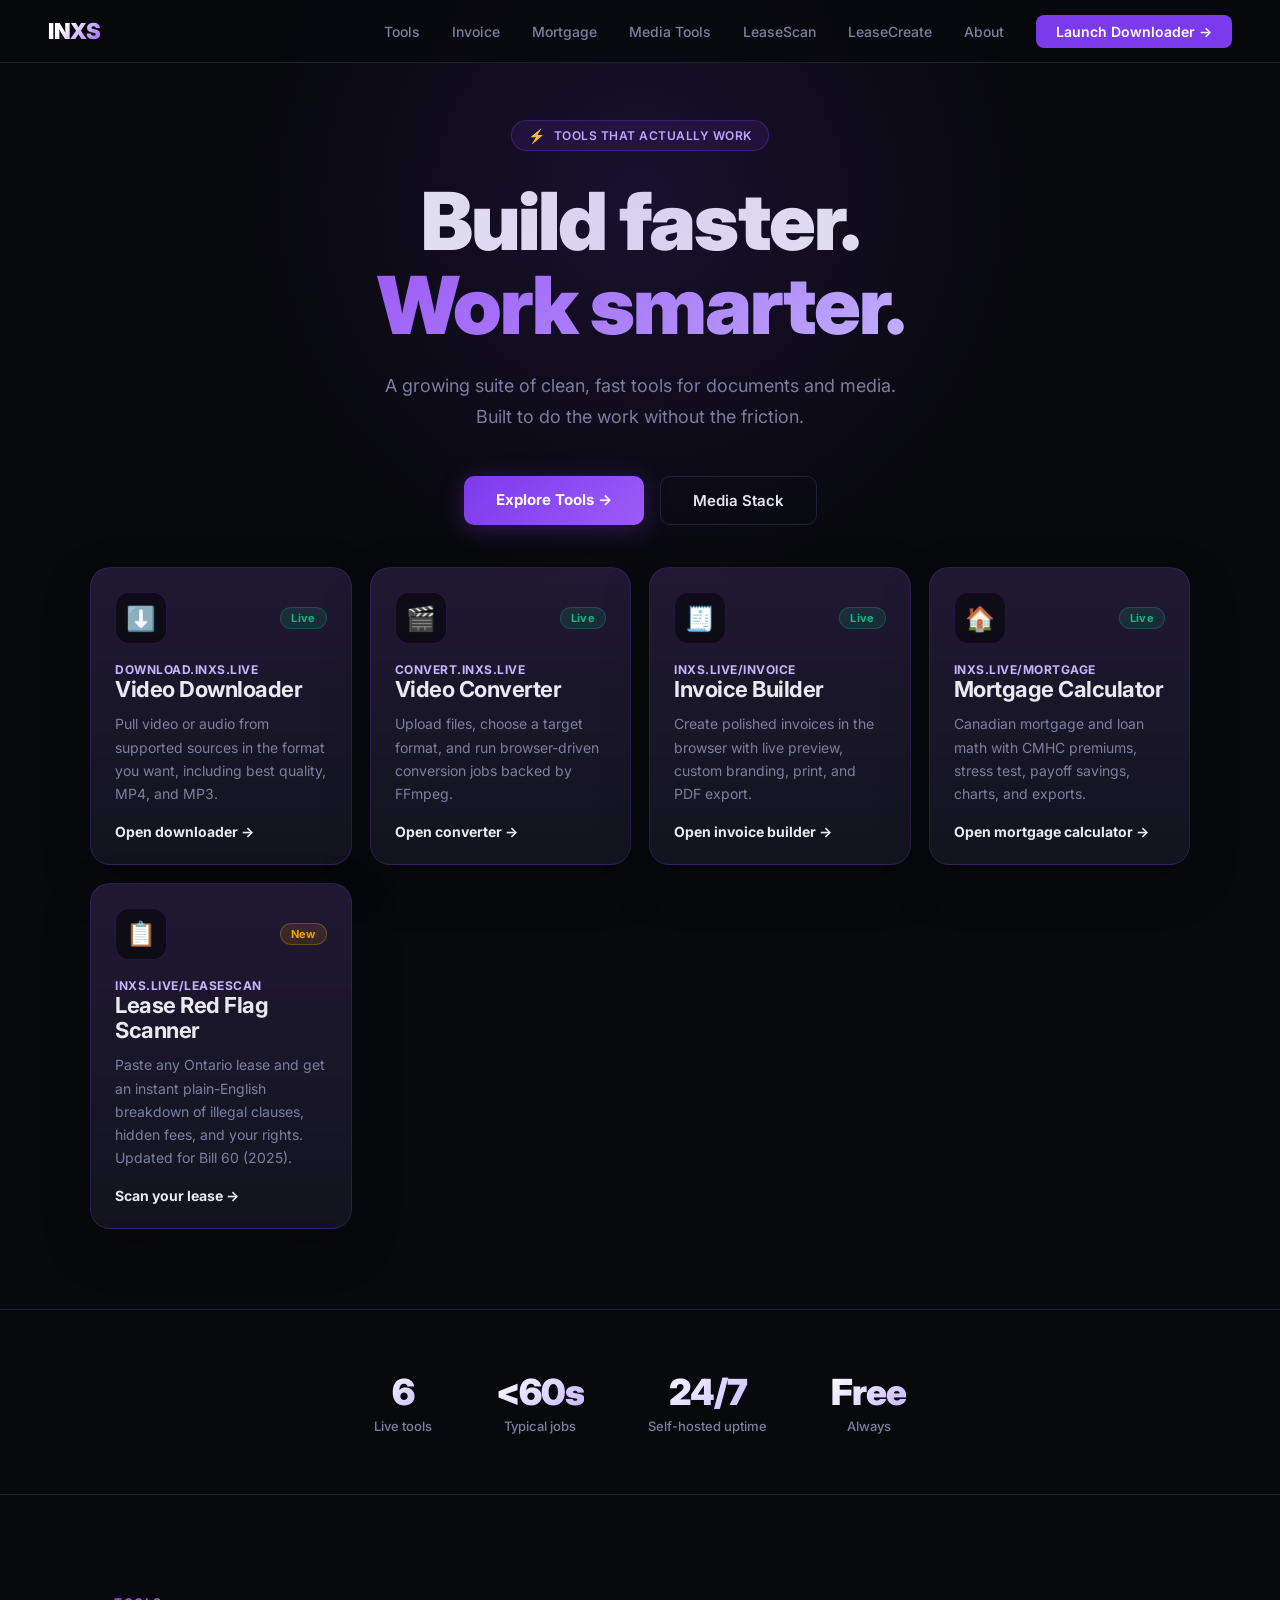
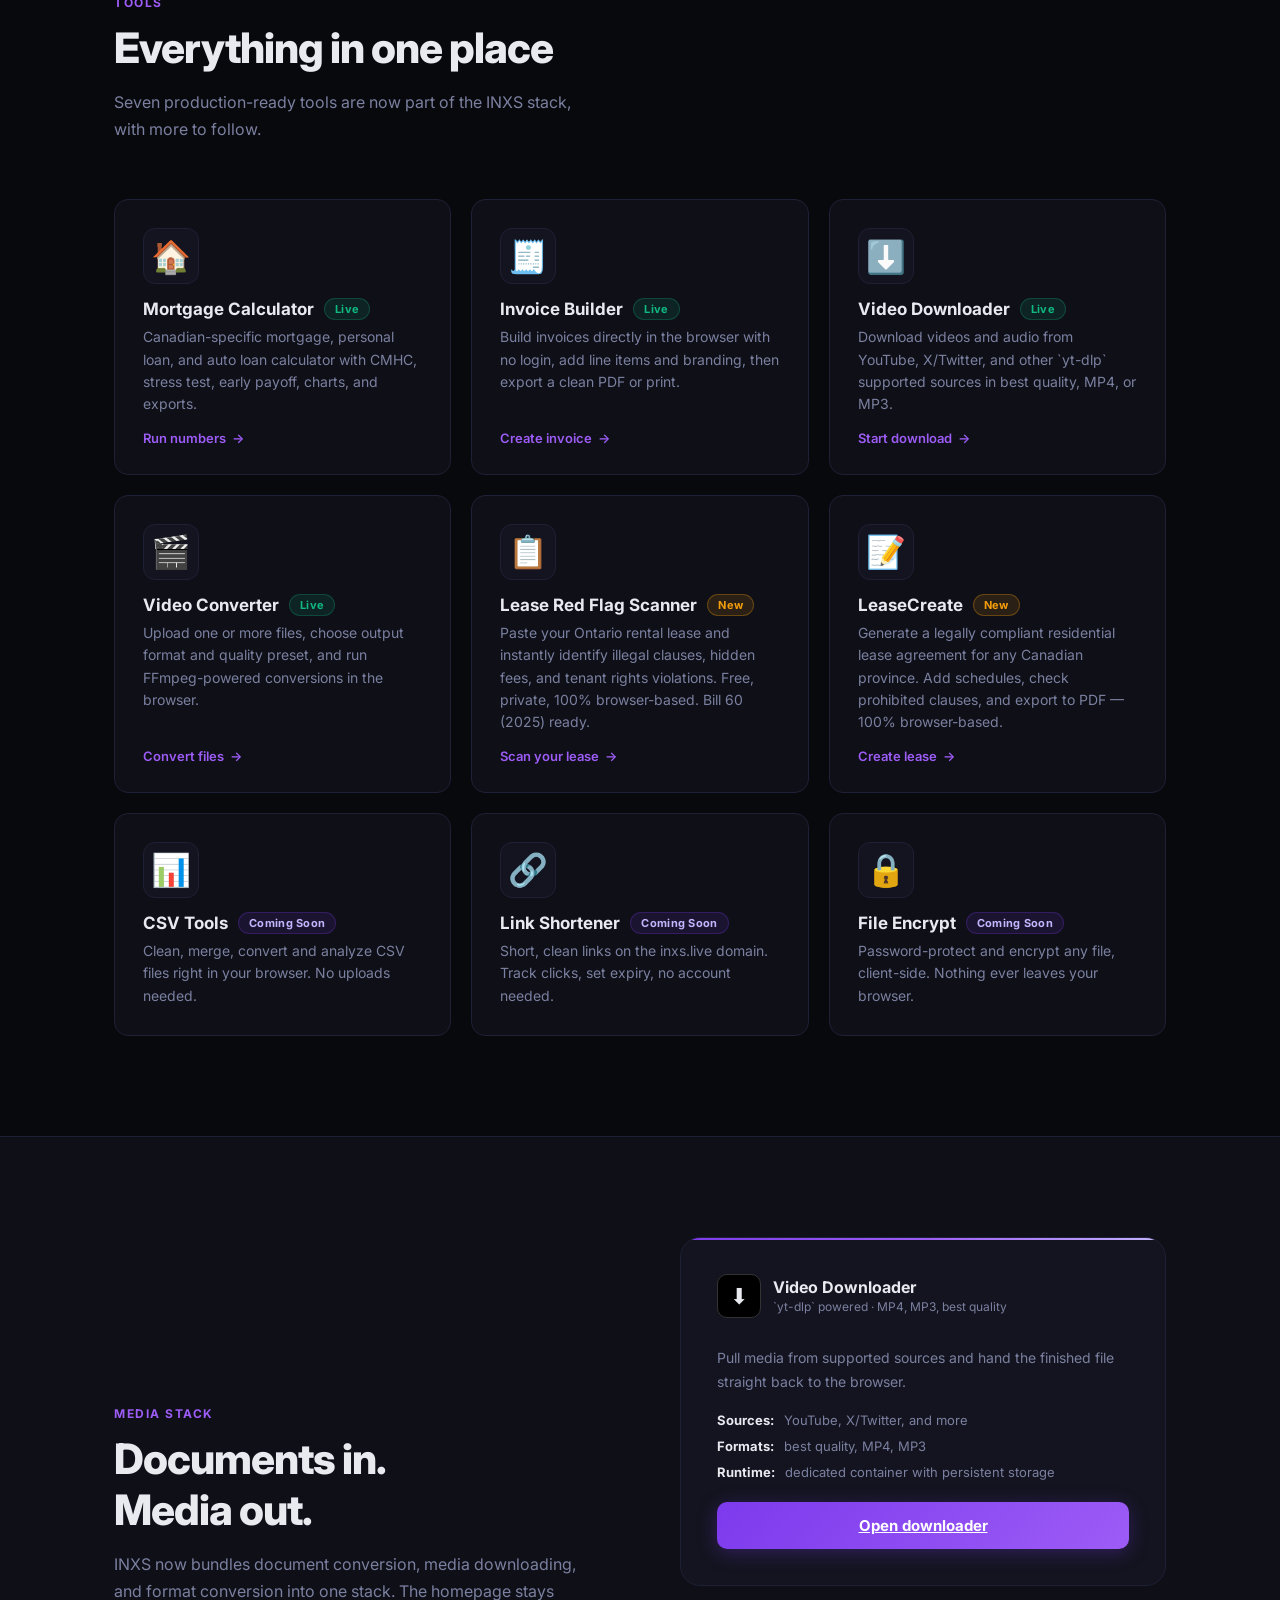
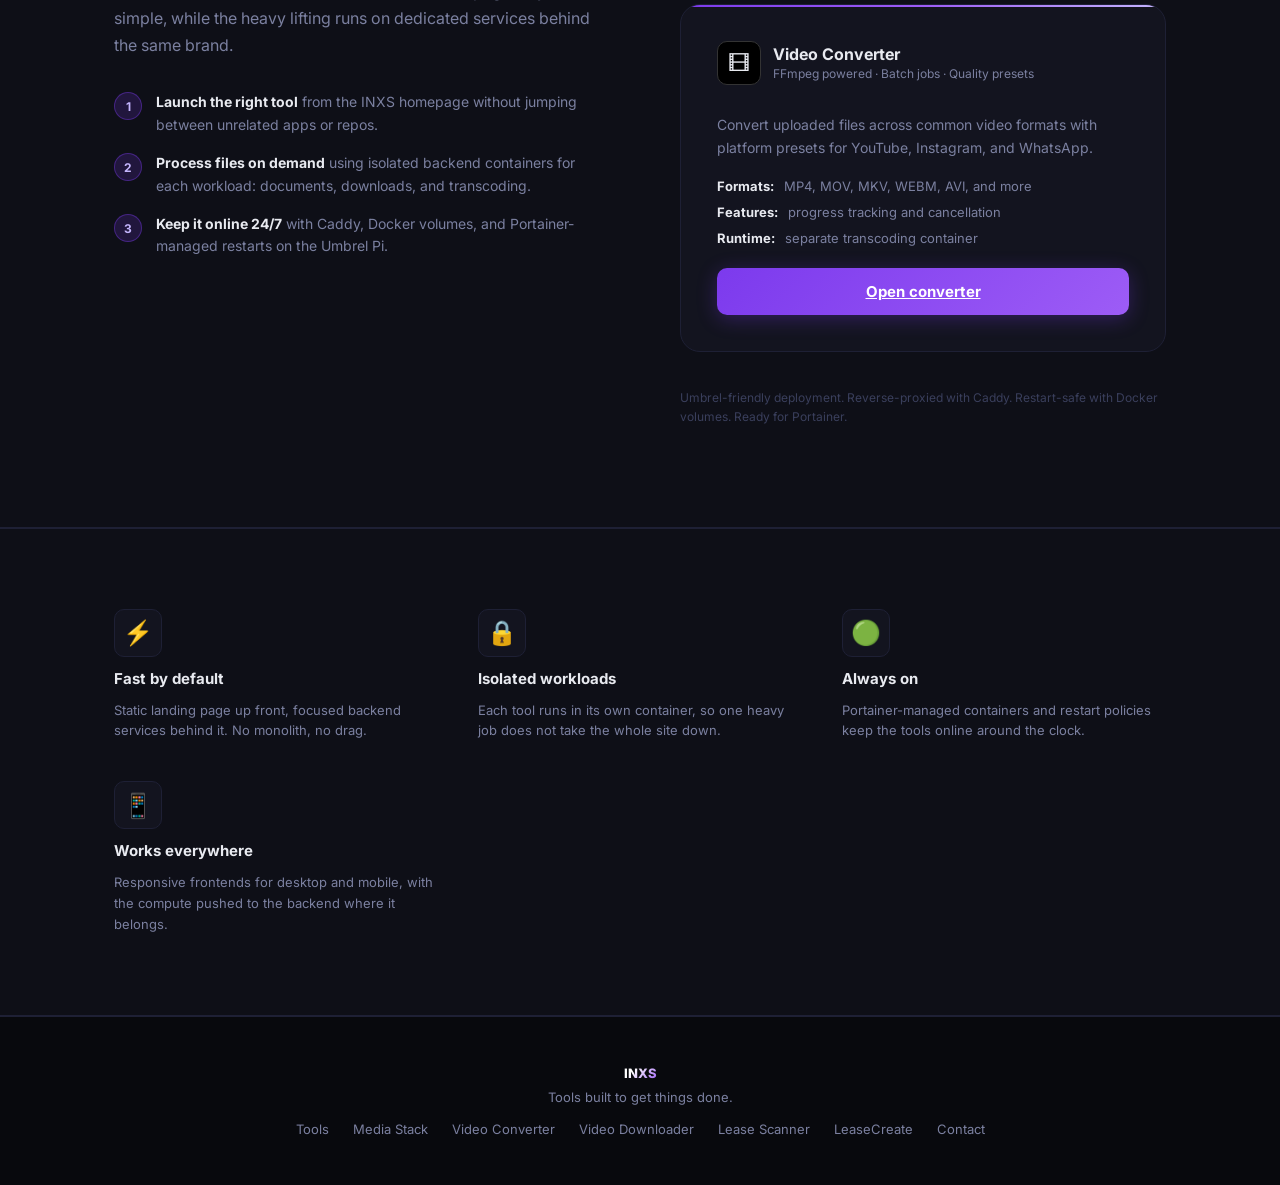
==== commit 9e089ffe: "Add LeaseCreate — Canadian residential lease agreement generator Adds LeaseCreate as a new tool at /" ====
--- a/index.html
+++ b/index.html
@@ -726,6 +726,7 @@
       <li><a href="/mortgage">Mortgage</a></li>
       <li><a href="#downloader">Media Tools</a></li>
       <li><a href="/leasescan">LeaseScan</a></li>
+      <li><a href="/leasecreate">LeaseCreate</a></li>
       <li><a href="#about">About</a></li>
       <li><a href="https://download.inxs.live" class="nav-cta">Launch Downloader →</a></li>
     </ul>
@@ -818,7 +819,7 @@
   <section id="tools">
     <div class="section-tag fade-up">Tools</div>
     <h2 class="section-title fade-up">Everything in one place</h2>
-    <p class="section-sub fade-up">Six production-ready tools are now part of the INXS stack, with more to follow.</p>
+    <p class="section-sub fade-up">Seven production-ready tools are now part of the INXS stack, with more to follow.</p>
 
     <div class="tools-grid">
 
@@ -880,6 +881,18 @@
           <div class="tool-desc">Paste your Ontario rental lease and instantly identify illegal clauses, hidden fees, and tenant rights violations. Free, private, 100% browser-based. Bill 60 (2025) ready.</div>
         </div>
         <div class="tool-link">Scan your lease <span>→</span></div>
+      </a>
+
+      <a href="/leasecreate" class="tool-card fade-up">
+        <div class="tool-icon">📝</div>
+        <div>
+          <div style="display:flex;align-items:center;gap:10px;margin-bottom:6px;">
+            <div class="tool-name">LeaseCreate</div>
+            <span class="tool-badge badge-new">New</span>
+          </div>
+          <div class="tool-desc">Generate a legally compliant residential lease agreement for any Canadian province. Add schedules, check prohibited clauses, and export to PDF — 100% browser-based.</div>
+        </div>
+        <div class="tool-link">Create lease <span>→</span></div>
       </a>
 
       <div class="tool-card coming-soon fade-up">
@@ -1033,6 +1046,7 @@
       <a href="https://convert.inxs.live">Video Converter</a>
       <a href="https://download.inxs.live">Video Downloader</a>
       <a href="/leasescan">Lease Scanner</a>
+      <a href="/leasecreate">LeaseCreate</a>
       <a href="mailto:hello@inxs.live">Contact</a>
     </div>
   </footer>
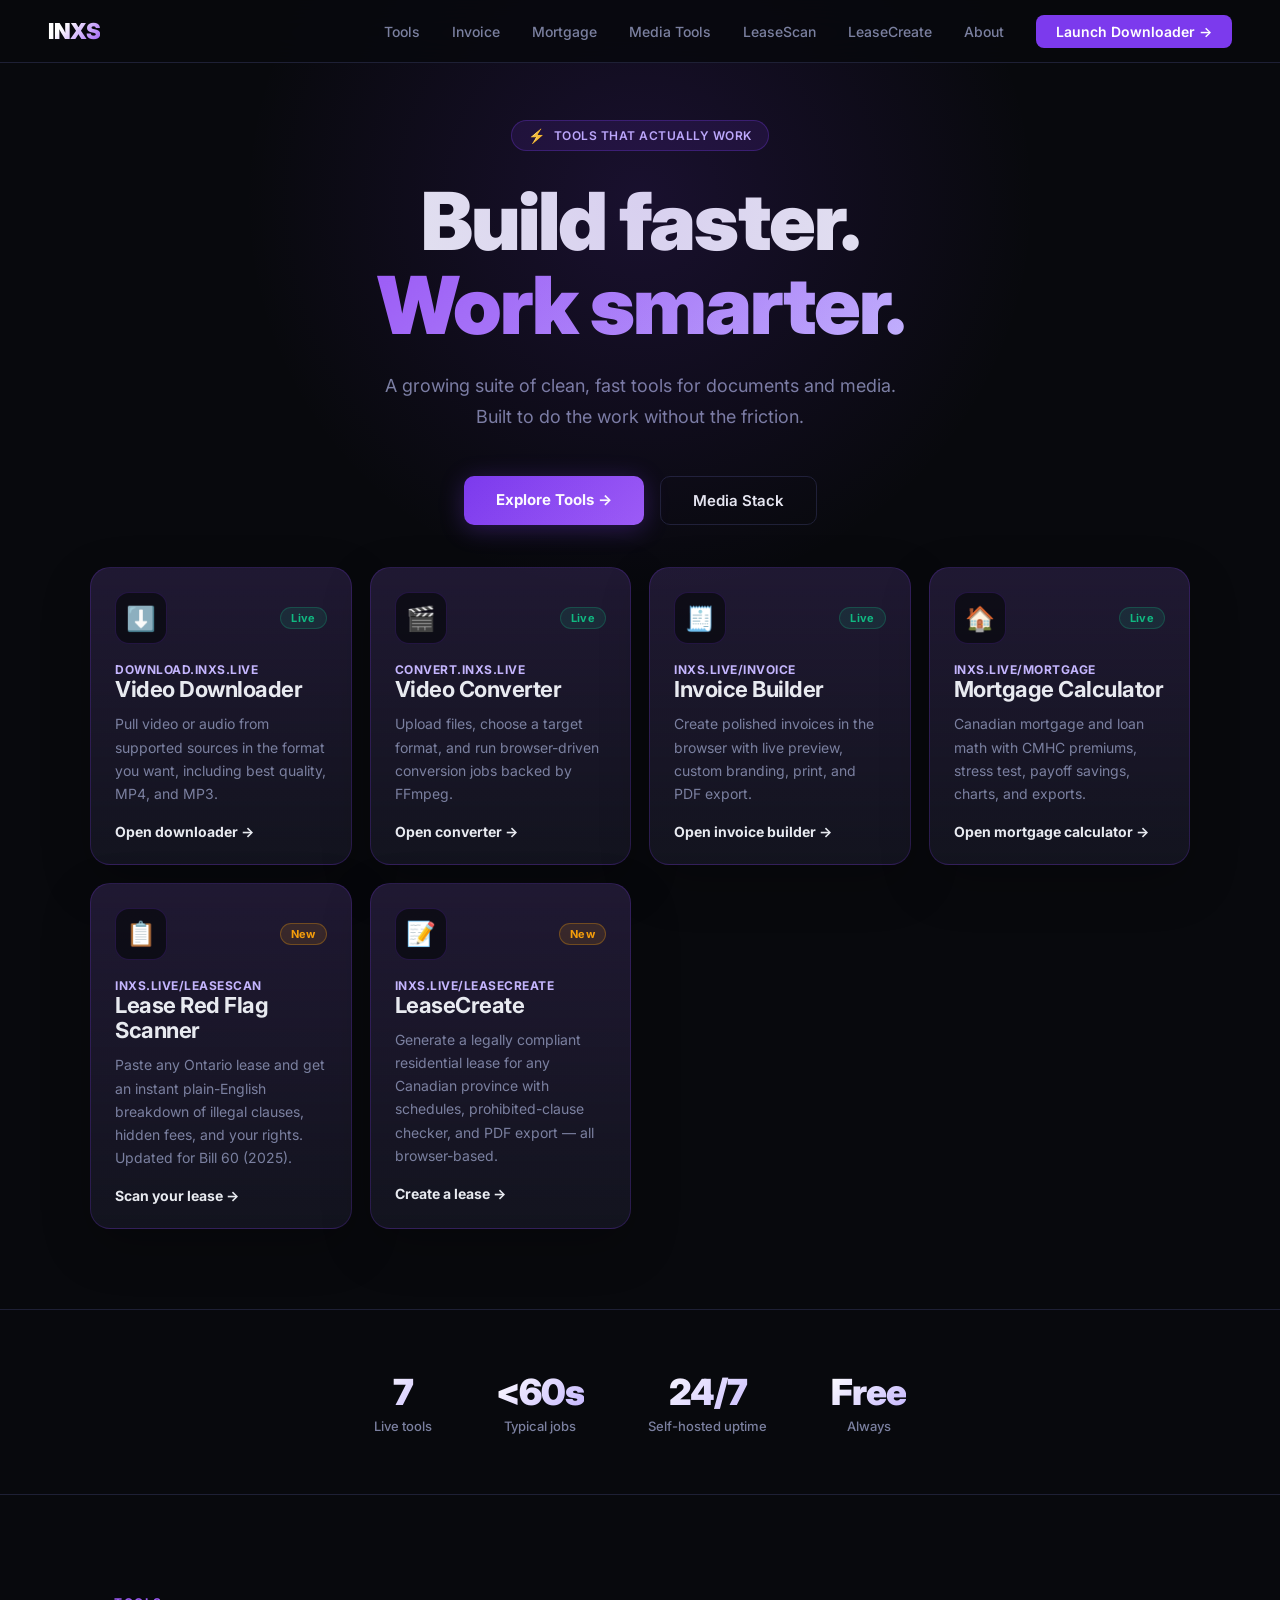
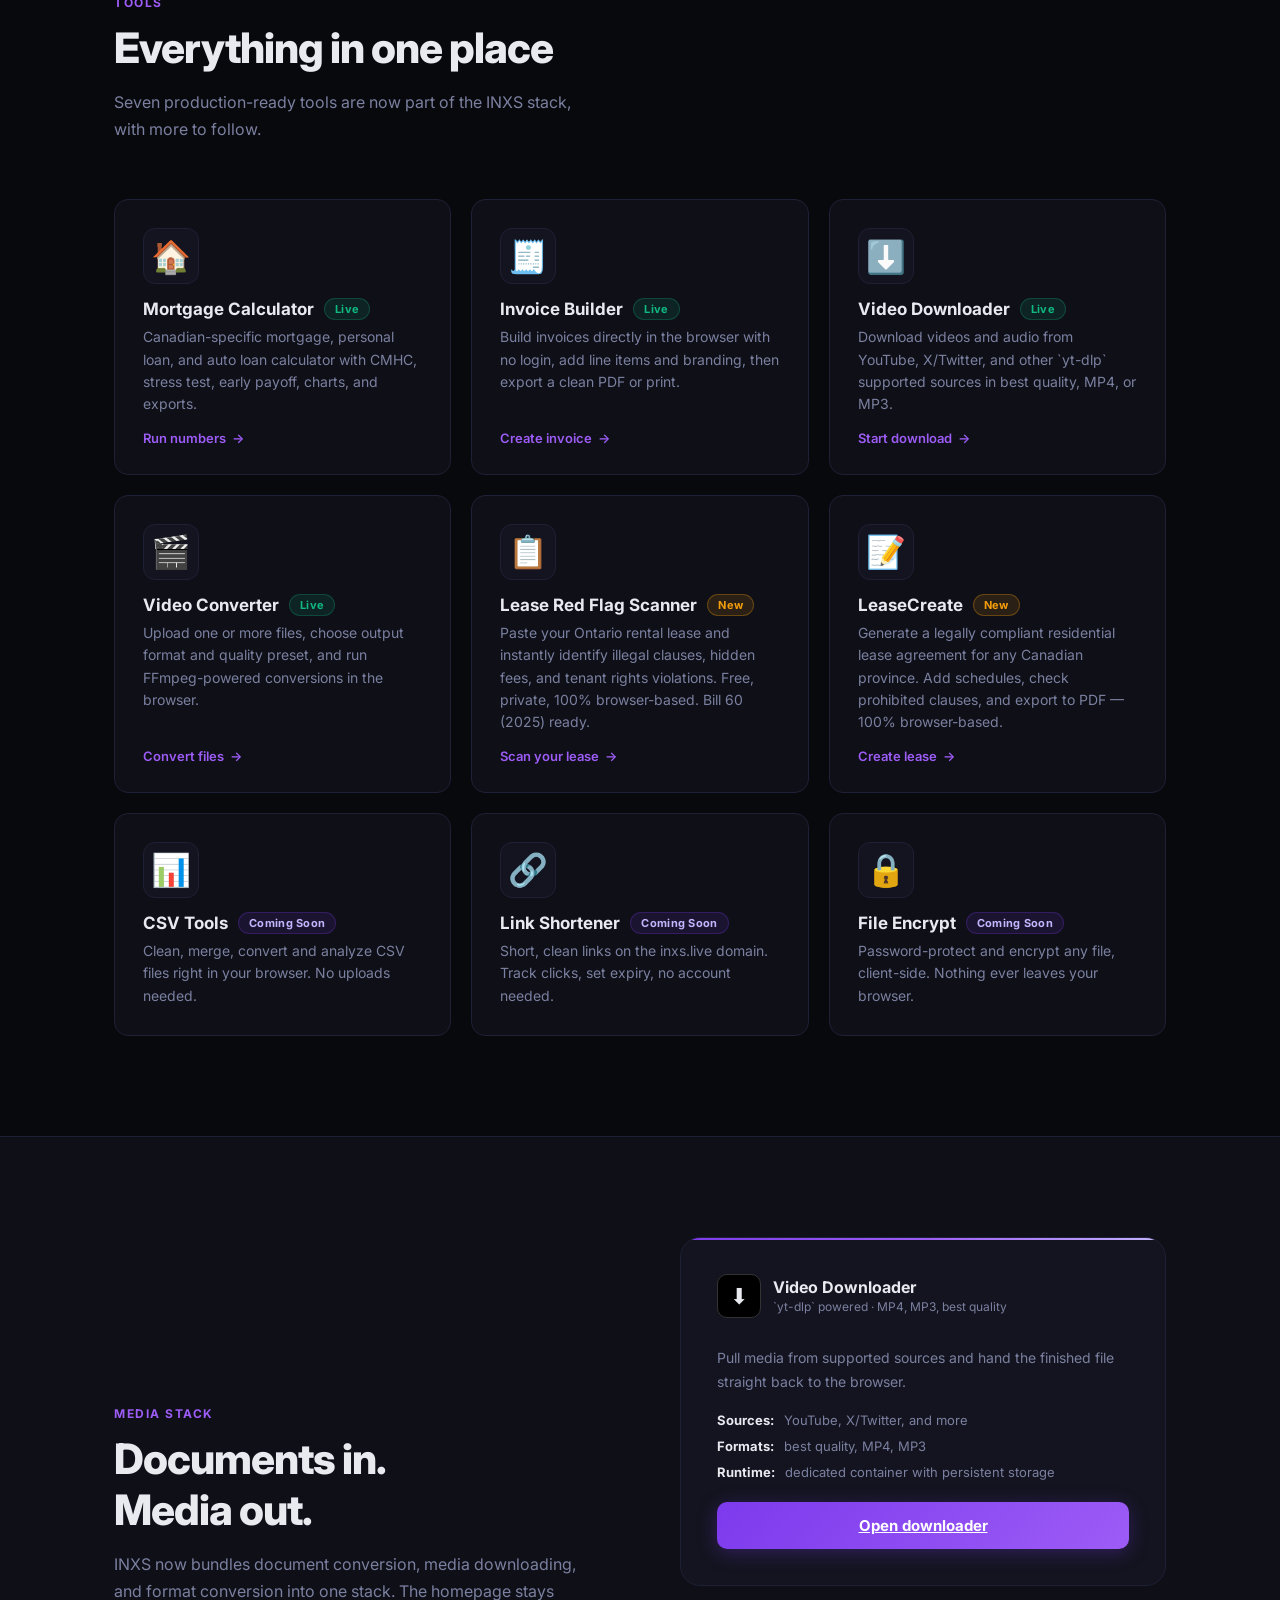
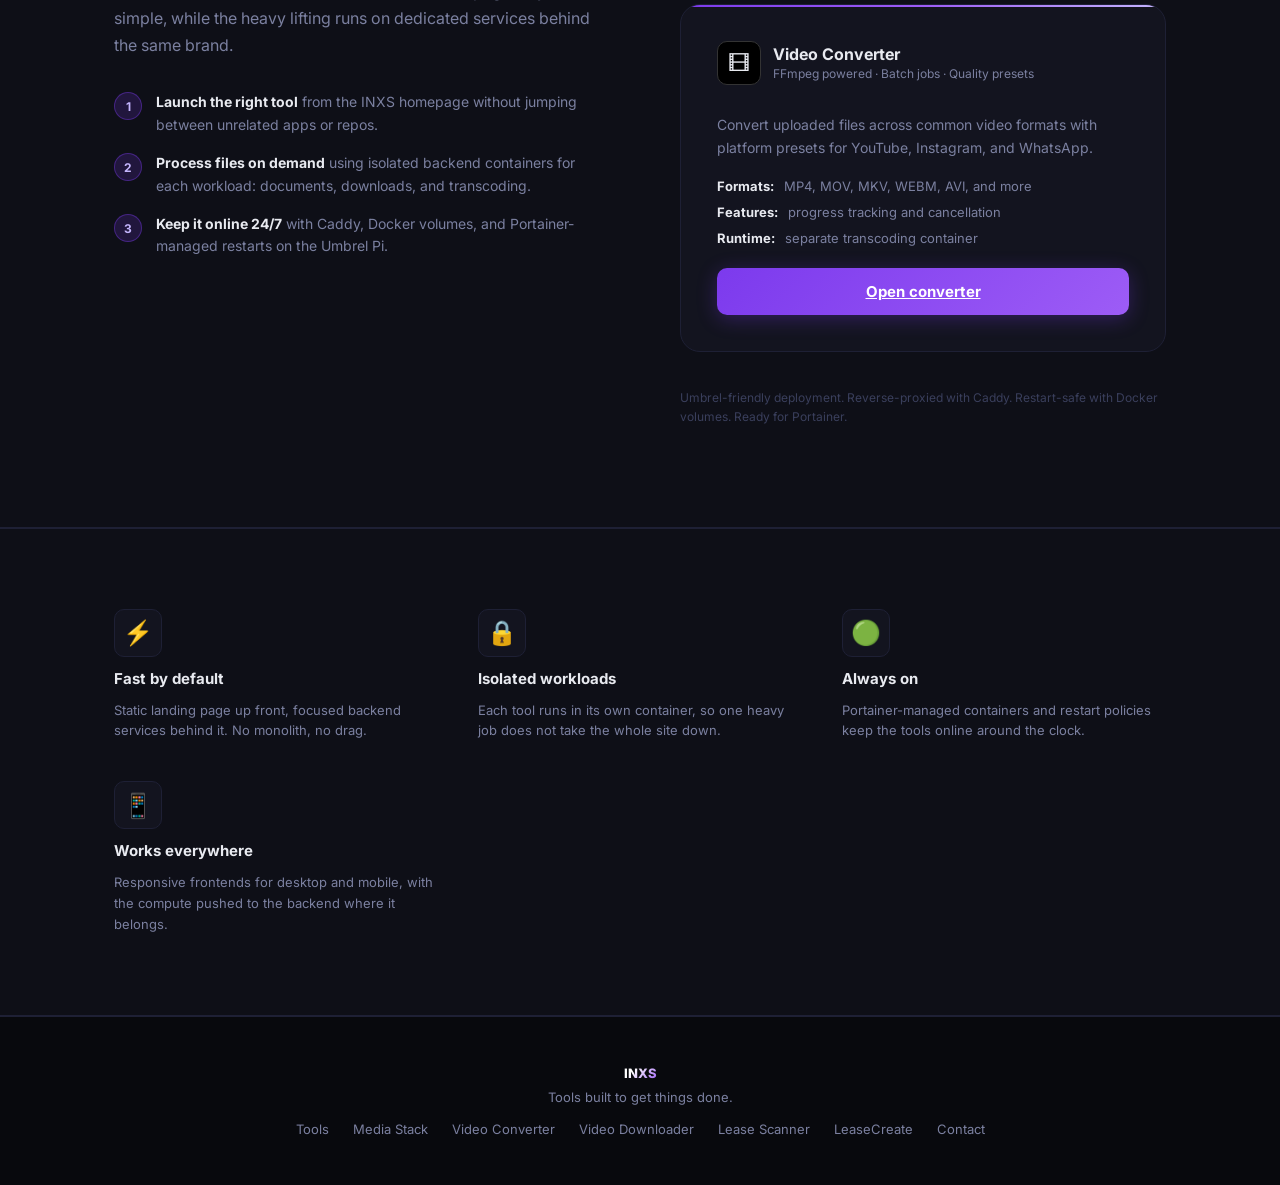
==== commit 0b96e742: "Add LeaseCreate featured tile to hero and update live tools count to 7 Co-Authored-By: Claude Sonnet" ====
--- a/index.html
+++ b/index.html
@@ -792,13 +792,23 @@
         <p>Paste any Ontario lease and get an instant plain-English breakdown of illegal clauses, hidden fees, and your rights. Updated for Bill 60 (2025).</p>
         <div class="featured-tool-link">Scan your lease →</div>
       </a>
+      <a class="featured-tool" href="/leasecreate">
+        <div class="featured-tool-top">
+          <div class="featured-tool-icon">📝</div>
+          <div class="tool-badge badge-new">New</div>
+        </div>
+        <div class="featured-tool-domain">inxs.live/leasecreate</div>
+        <h3>LeaseCreate</h3>
+        <p>Generate a legally compliant residential lease for any Canadian province with schedules, prohibited-clause checker, and PDF export — all browser-based.</p>
+        <div class="featured-tool-link">Create a lease →</div>
+      </a>
     </div>
   </div>
 
   <!-- STATS -->
   <div class="stats">
     <div class="stat-item fade-up">
-      <div class="stat-num">6</div>
+      <div class="stat-num">7</div>
       <div class="stat-label">Live tools</div>
     </div>
     <div class="stat-item fade-up">
